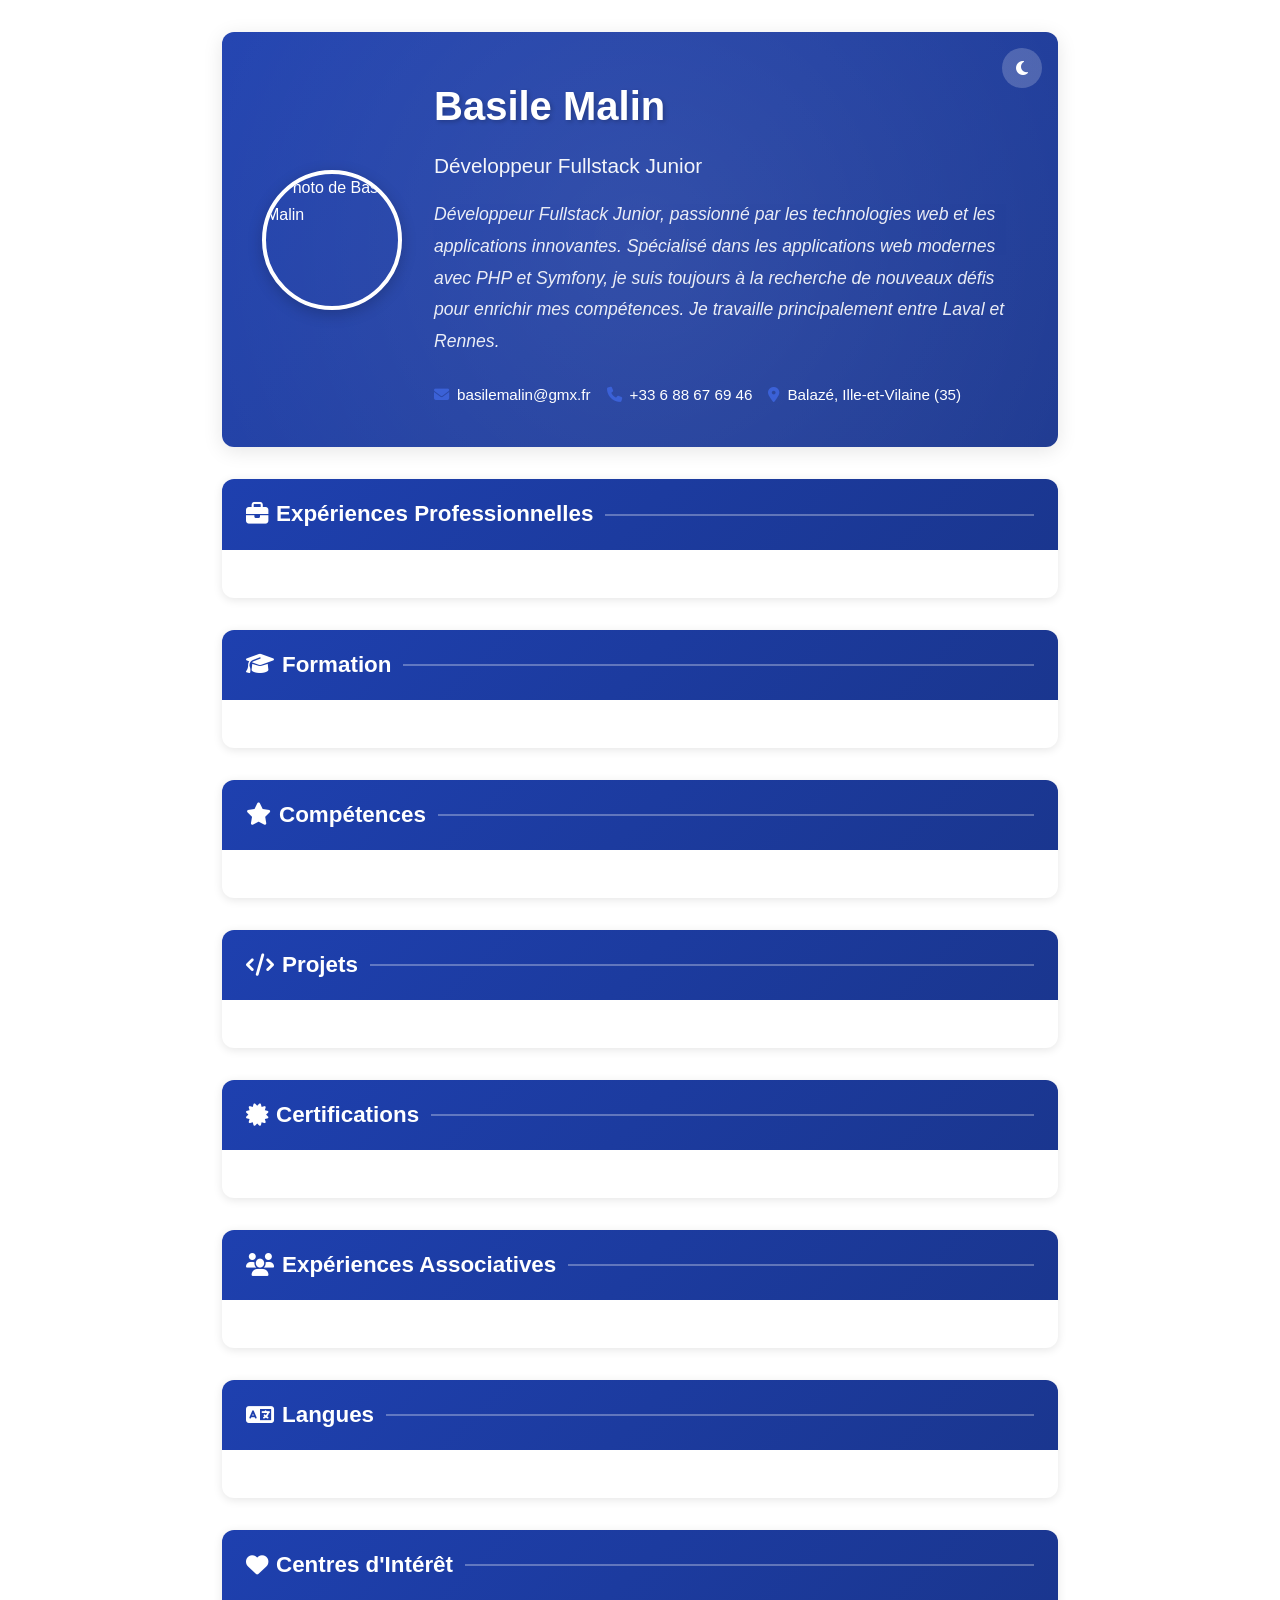
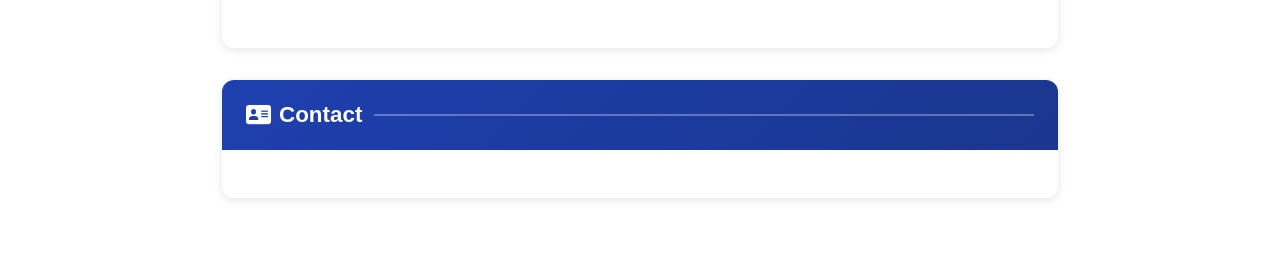
==== basile-cv/index.html @ 69c36c52 "cv basile malin 2026" ====
<!DOCTYPE html>
<html lang="fr">
<head>
  <meta charset="UTF-8">
  <meta name="viewport" content="width=device-width, initial-scale=1.0">
  <title>CV - Basile Malin</title>
  <link rel="stylesheet" href="style.css">
  <link rel="icon" href="data:,">
  <link rel="stylesheet" href="https://cdnjs.cloudflare.com/ajax/libs/font-awesome/6.4.0/css/all.min.css">
</head>
<body>
  <div class="container">
    <!-- En-tête -->
    <header class="cv-header">
      <button id="theme-toggle" aria-label="Changer de thème" class="theme-toggle-btn">
        <i class="fas fa-moon"></i>
      </button>
      
      <div class="header-content">
        <div class="photo-container">
          <img src="2026-04-19-175126.jpg" alt="Photo de Basile Malin" class="profile-pic">
        </div>
        
        <div class="header-text">
          <h1 class="cv-name">Basile Malin</h1>
          <p class="cv-job-title">Développeur Fullstack Junior</p>
          <p class="cv-summary">Développeur Fullstack Junior, passionné par les technologies web et les applications innovantes. Spécialisé dans les applications web modernes avec PHP et Symfony, je suis toujours à la recherche de nouveaux défis pour enrichir mes compétences. Je travaille principalement entre Laval et Rennes.</p>
          
          <div class="contact-preview">
            <span class="contact-item"><i class="fas fa-envelope"></i> basilemalin@gmx.fr</span>
            <span class="contact-item"><i class="fas fa-phone"></i> +33 6 88 67 69 46</span>
            <span class="contact-item"><i class="fas fa-map-marker-alt"></i> Balazé, Ille-et-Vilaine (35)</span>
          </div>
        </div>
      </div>
    </header>

    <!-- Section Expérience -->
    <section id="experiences" class="cv-section">
      <div class="section-header">
        <h2><i class="fas fa-briefcase"></i> Expériences Professionnelles</h2>
        <div class="section-line"></div>
      </div>
      <div id="experiences-list" class="section-content"></div>
    </section>

    <!-- Section Formation -->
    <section id="formation" class="cv-section">
      <div class="section-header">
        <h2><i class="fas fa-graduation-cap"></i> Formation</h2>
        <div class="section-line"></div>
      </div>
      <div id="formation-list" class="section-content"></div>
    </section>

    <!-- Section Compétences -->
    <section id="competences" class="cv-section">
      <div class="section-header">
        <h2><i class="fas fa-star"></i> Compétences</h2>
        <div class="section-line"></div>
      </div>
      <div id="competences-list" class="section-content"></div>
    </section>

    <!-- Section Projets -->
    <section id="projets" class="cv-section">
      <div class="section-header">
        <h2><i class="fas fa-code"></i> Projets</h2>
        <div class="section-line"></div>
      </div>
      <div id="projets-list" class="section-content"></div>
    </section>

    <!-- Section Certifications -->
    <section id="certifications" class="cv-section">
      <div class="section-header">
        <h2><i class="fas fa-certificate"></i> Certifications</h2>
        <div class="section-line"></div>
      </div>
      <div id="certifications-list" class="section-content"></div>
    </section>

    <!-- Section Associations -->
    <section id="associations" class="cv-section">
      <div class="section-header">
        <h2><i class="fas fa-users"></i> Expériences Associatives</h2>
        <div class="section-line"></div>
      </div>
      <div id="associations-list" class="section-content"></div>
    </section>

    <!-- Section Langues -->
    <section id="langues" class="cv-section">
      <div class="section-header">
        <h2><i class="fas fa-language"></i> Langues</h2>
        <div class="section-line"></div>
      </div>
      <div id="langues-list" class="section-content"></div>
    </section>

    <!-- Section Centres d'intérêt -->
    <section id="centres-interet" class="cv-section">
      <div class="section-header">
        <h2><i class="fas fa-heart"></i> Centres d'Intérêt</h2>
        <div class="section-line"></div>
      </div>
      <div id="centres-interet-list" class="section-content"></div>
    </section>

    <!-- Section Contact complète -->
    <section id="contact" class="cv-section">
      <div class="section-header">
        <h2><i class="fas fa-address-card"></i> Contact</h2>
        <div class="section-line"></div>
      </div>
      <div id="contact-list" class="section-content"></div>
    </section>
  </div>

  <script src="script.js"></script>
</body>
</html>
---- basile-cv/style.css ----
/* ===== Variables CSS ===== */
:root {
  --primary-color: #1e40af;
  --primary-dark: #1a368f;
  --primary-light: #3b61d7;
  --bg-color: #ffffff;
  --text-color: #333333;
  --text-light: #666666;
  --secondary-color: #f8f9fa;
  --accent-color: var(--primary-color);
  --border-color: #e0e0e0;
  --shadow-color: rgba(0, 0, 0, 0.1);
  --section-bg: #ffffff;
  --card-bg: #ffffff;
}

.dark {
  --bg-color: #121212;
  --text-color: #f0f0f0;
  --text-light: #cccccc;
  --secondary-color: #1e1e1e;
  --border-color: #333333;
  --shadow-color: rgba(0, 0, 0, 0.3);
  --section-bg: #1e1e1e;
  --card-bg: #2a2a2a;
}

/* ===== Reset et Base ===== */
* {
  margin: 0;
  padding: 0;
  box-sizing: border-box;
}

html {
  scroll-behavior: smooth;
}

body {
  font-family: 'Segoe UI', Tahoma, Geneva, Verdana, sans-serif;
  line-height: 1.7;
  color: var(--text-color);
  background-color: var(--bg-color);
  margin: 0;
  padding: 0;
  transition: background-color 0.3s, color 0.3s;
}

/* ===== Container ===== */
.container {
  max-width: 900px;
  margin: 0 auto;
  padding: 2rem;
}

/* ===== En-tête ===== */
.cv-header {
  background: linear-gradient(135deg, var(--primary-color), var(--primary-dark));
  color: white;
  padding: 2.5rem;
  margin-bottom: 2rem;
  border-radius: 12px;
  box-shadow: 0 4px 20px var(--shadow-color);
  position: relative;
  overflow: hidden;
}

.cv-header::before {
  content: '';
  position: absolute;
  top: -50%;
  right: -50%;
  width: 200%;
  height: 200%;
  background: radial-gradient(circle, rgba(255,255,255,0.1) 0%, transparent 70%);
  animation: rotate 20s linear infinite;
}

@keyframes rotate {
  from { transform: rotate(0deg); }
  to { transform: rotate(360deg); }
}

.theme-toggle-btn {
  position: absolute;
  top: 1rem;
  right: 1rem;
  background: rgba(255, 255, 255, 0.2);
  border: none;
  color: white;
  width: 40px;
  height: 40px;
  border-radius: 50%;
  cursor: pointer;
  font-size: 1rem;
  display: flex;
  align-items: center;
  justify-content: center;
  transition: all 0.3s;
  z-index: 10;
}

.theme-toggle-btn:hover {
  background: rgba(255, 255, 255, 0.3);
  transform: scale(1.1);
}

.header-content {
  display: flex;
  align-items: center;
  gap: 2rem;
  position: relative;
  z-index: 1;
}

.photo-container {
  width: 140px;
  height: 140px;
  border-radius: 50%;
  overflow: hidden;
  border: 4px solid white;
  box-shadow: 0 4px 15px rgba(0, 0, 0, 0.2);
  flex-shrink: 0;
}

.profile-pic {
  width: 100%;
  height: 100%;
  object-fit: cover;
  transition: transform 0.3s;
}

.profile-pic:hover {
  transform: scale(1.05);
}

.profile-placeholder {
  width: 100%;
  height: 100%;
  background: var(--primary-light);
  display: flex;
  align-items: center;
  justify-content: center;
  font-size: 3rem;
  color: white;
}

.header-text {
  flex: 1;
}

.cv-name {
  font-size: 2.5rem;
  font-weight: 700;
  margin-bottom: 0.5rem;
  text-shadow: 2px 2px 4px rgba(0, 0, 0, 0.2);
}

.cv-job-title {
  font-size: 1.3rem;
  font-weight: 500;
  margin-bottom: 1rem;
  opacity: 0.95;
}

.cv-summary {
  font-size: 1.1rem;
  font-style: italic;
  margin-bottom: 1.5rem;
  opacity: 0.9;
  line-height: 1.8;
}

.contact-preview {
  display: flex;
  flex-wrap: wrap;
  gap: 1rem;
  font-size: 0.95rem;
}

.contact-item {
  display: flex;
  align-items: center;
  gap: 0.5rem;
}

.contact-item i {
  color: var(--primary-light);
}

/* ===== Sections ===== */
.cv-section {
  margin-bottom: 2rem;
  background-color: var(--section-bg);
  border-radius: 12px;
  box-shadow: 0 2px 10px var(--shadow-color);
  overflow: hidden;
  transition: all 0.3s;
}

.cv-section:hover {
  box-shadow: 0 4px 20px var(--shadow-color);
}

.section-header {
  background: linear-gradient(135deg, var(--primary-color), var(--primary-dark));
  color: white;
  padding: 1rem 1.5rem;
  display: flex;
  align-items: center;
  gap: 0.75rem;
}

.section-header h2 {
  font-size: 1.4rem;
  font-weight: 600;
  display: flex;
  align-items: center;
  gap: 0.5rem;
}

.section-line {
  flex: 1;
  height: 2px;
  background: rgba(255, 255, 255, 0.3);
}

.section-content {
  padding: 1.5rem;
}

/* ===== Expériences ===== */
.experience {
  margin-bottom: 1.5rem;
  padding-bottom: 1.5rem;
  border-bottom: 1px solid var(--border-color);
}

.experience:last-child {
  margin-bottom: 0;
  padding-bottom: 0;
  border-bottom: none;
}

.experience-header {
  display: flex;
  justify-content: space-between;
  align-items: flex-start;
  margin-bottom: 0.75rem;
}

.experience-title {
  font-size: 1.2rem;
  font-weight: 600;
  color: var(--primary-color);
}

.experience-company {
  font-weight: 500;
  color: var(--text-color);
}

.experience-date {
  font-size: 0.9rem;
  color: var(--text-light);
  text-align: right;
  white-space: nowrap;
}

.experience-location {
  font-size: 0.9rem;
  color: var(--text-light);
  display: flex;
  align-items: center;
  gap: 0.5rem;
  margin-bottom: 0.75rem;
}

.experience-description {
  margin-bottom: 0.75rem;
  line-height: 1.7;
}

.experience-details {
  margin-top: 0.75rem;
}

.experience-detail-title {
  font-weight: 600;
  margin-bottom: 0.5rem;
  color: var(--primary-color);
  font-size: 0.95rem;
}

.experience-detail-list {
  list-style: none;
  padding-left: 0;
}

.experience-detail-list li {
  padding-left: 1.25rem;
  position: relative;
  margin-bottom: 0.5rem;
  font-size: 0.95rem;
}

.experience-detail-list li::before {
  content: '•';
  position: absolute;
  left: 0;
  color: var(--primary-color);
  font-weight: bold;
}

.experience-technos {
  display: flex;
  flex-wrap: wrap;
  gap: 0.5rem;
  margin-top: 0.75rem;
}

.tech-tag {
  background: var(--primary-light);
  color: white;
  padding: 0.25rem 0.75rem;
  border-radius: 20px;
  font-size: 0.85rem;
  display: flex;
  align-items: center;
  gap: 0.25rem;
}

/* ===== Formation ===== */
.formation-item {
  margin-bottom: 1.5rem;
  padding-bottom: 1.5rem;
  border-bottom: 1px solid var(--border-color);
}

.formation-item:last-child {
  margin-bottom: 0;
  padding-bottom: 0;
  border-bottom: none;
}

.formation-header {
  display: flex;
  justify-content: space-between;
  align-items: flex-start;
  margin-bottom: 0.5rem;
}

.formation-degree {
  font-size: 1.15rem;
  font-weight: 600;
  color: var(--primary-color);
}

.formation-school {
  font-weight: 500;
}

.formation-date {
  font-size: 0.9rem;
  color: var(--text-light);
  text-align: right;
  white-space: nowrap;
}

.formation-location {
  font-size: 0.9rem;
  color: var(--text-light);
  display: flex;
  align-items: center;
  gap: 0.5rem;
  margin-bottom: 0.5rem;
}

.formation-description {
  margin-bottom: 0.75rem;
  line-height: 1.7;
}

.formation-mention {
  margin-bottom: 0.75rem;
  font-size: 0.9rem;
}

.formation-mention span {
  margin-right: 1rem;
  color: var(--text-light);
}

.formation-courses {
  margin-top: 0.75rem;
}

.formation-courses-list {
  display: flex;
  flex-wrap: wrap;
  gap: 0.5rem;
}

.course-tag {
  background: var(--secondary-color);
  color: var(--text-color);
  padding: 0.25rem 0.75rem;
  border-radius: 20px;
  font-size: 0.85rem;
}

.formation-link {
  margin-top: 0.75rem;
}

.formation-link a {
  color: var(--primary-color);
  text-decoration: none;
  display: flex;
  align-items: center;
  gap: 0.5rem;
}

.formation-link a:hover {
  text-decoration: underline;
}

/* ===== Compétences ===== */
.competence-category {
  margin-bottom: 1.5rem;
}

.competence-category:last-child {
  margin-bottom: 0;
}

.competence-category-title {
  font-size: 1.1rem;
  font-weight: 600;
  color: var(--primary-color);
  margin-bottom: 0.75rem;
  display: flex;
  align-items: center;
  gap: 0.5rem;
}

.competence-grid {
  display: grid;
  grid-template-columns: repeat(auto-fill, minmax(250px, 1fr));
  gap: 1rem;
}

.competence-item {
  background: var(--card-bg);
  padding: 1rem;
  border-radius: 8px;
  border: 1px solid var(--border-color);
  transition: all 0.3s;
}

.competence-item:hover {
  border-color: var(--primary-color);
  box-shadow: 0 2px 8px rgba(0, 0, 0, 0.1);
}

.competence-header {
  display: flex;
  justify-content: space-between;
  align-items: center;
  margin-bottom: 0.5rem;
}

.competence-name {
  font-weight: 600;
  color: var(--text-color);
  display: flex;
  align-items: center;
  gap: 0.5rem;
}

.competence-level {
  font-size: 0.8rem;
  color: var(--primary-color);
  font-weight: 500;
}

.competence-keywords {
  display: flex;
  flex-wrap: wrap;
  gap: 0.5rem;
  margin-top: 0.5rem;
}

.keyword-tag {
  background: var(--secondary-color);
  color: var(--text-light);
  padding: 0.2rem 0.5rem;
  border-radius: 4px;
  font-size: 0.75rem;
}

/* ===== Projets ===== */
.projet {
  margin-bottom: 1.5rem;
  padding-bottom: 1.5rem;
  border-bottom: 1px solid var(--border-color);
}

.projet:last-child {
  margin-bottom: 0;
  padding-bottom: 0;
  border-bottom: none;
}

.projet-header {
  display: flex;
  justify-content: space-between;
  align-items: flex-start;
  margin-bottom: 0.5rem;
}

.projet-name {
  font-size: 1.2rem;
  font-weight: 600;
  color: var(--primary-color);
}

.projet-date {
  font-size: 0.9rem;
  color: var(--text-light);
}

.projet-links {
  display: flex;
  gap: 0.75rem;
}

.projet-link {
  color: var(--primary-color);
  text-decoration: none;
  font-size: 0.9rem;
  transition: all 0.3s;
}

.projet-link:hover {
  color: var(--primary-dark);
  text-decoration: underline;
}

.projet-description {
  margin-bottom: 0.75rem;
  line-height: 1.7;
}

.projet-technos {
  display: flex;
  flex-wrap: wrap;
  gap: 0.5rem;
  margin-top: 0.75rem;
}

/* ===== Certifications ===== */
.certification {
  margin-bottom: 1rem;
  padding: 1rem;
  background: var(--card-bg);
  border-radius: 8px;
  border: 1px solid var(--border-color);
  display: flex;
  justify-content: space-between;
  align-items: center;
}

.certification-info {
  flex: 1;
}

.certification-name {
  font-weight: 600;
  color: var(--text-color);
  margin-bottom: 0.25rem;
}

.certification-organisme {
  font-size: 0.9rem;
  color: var(--text-light);
}

.certification-date {
  font-size: 0.9rem;
  color: var(--primary-color);
  white-space: nowrap;
  margin-left: 1rem;
}

.certification a {
  color: inherit;
  text-decoration: none;
}

/* ===== Associations ===== */
.association {
  margin-bottom: 1rem;
  padding: 1rem;
  background: var(--card-bg);
  border-radius: 8px;
  border: 1px solid var(--border-color);
}

.association-header {
  display: flex;
  justify-content: space-between;
  align-items: flex-start;
  margin-bottom: 0.5rem;
}

.association-name {
  font-weight: 600;
  color: var(--primary-color);
}

.association-date {
  font-size: 0.9rem;
  color: var(--text-light);
}

.association-description {
  margin-bottom: 0.5rem;
}

.association-logo {
  width: 24px;
  height: 24px;
  border-radius: 4px;
}

.association-link {
  color: var(--primary-color);
  text-decoration: none;
  display: flex;
  align-items: center;
  gap: 0.5rem;
  margin-top: 0.5rem;
}

/* ===== Langues ===== */
.langue-grid {
  display: grid;
  grid-template-columns: repeat(auto-fill, minmax(200px, 1fr));
  gap: 1rem;
}

.langue-item {
  background: var(--card-bg);
  padding: 1rem;
  border-radius: 8px;
  border: 1px solid var(--border-color);
  text-align: center;
}

.langue-name {
  font-weight: 600;
  color: var(--text-color);
  margin-bottom: 0.25rem;
}

.langue-level {
  font-size: 0.9rem;
  color: var(--primary-color);
}

/* ===== Centres d'intérêt ===== */
.interet-grid {
  display: grid;
  grid-template-columns: repeat(auto-fill, minmax(250px, 1fr));
  gap: 1rem;
}

.interet-category {
  background: var(--card-bg);
  padding: 1rem;
  border-radius: 8px;
  border: 1px solid var(--border-color);
}

.interet-category-title {
  font-weight: 600;
  color: var(--primary-color);
  margin-bottom: 0.5rem;
  display: flex;
  align-items: center;
  gap: 0.5rem;
}

.interet-elements {
  display: flex;
  flex-wrap: wrap;
  gap: 0.5rem;
}

.interet-element {
  background: var(--secondary-color);
  color: var(--text-color);
  padding: 0.25rem 0.75rem;
  border-radius: 20px;
  font-size: 0.85rem;
}

/* ===== Contact ===== */
.contact-grid {
  display: grid;
  grid-template-columns: repeat(auto-fit, minmax(250px, 1fr));
  gap: 1.5rem;
}

.contact-item-full {
  display: flex;
  align-items: center;
  gap: 0.75rem;
  padding: 1rem;
  background: var(--card-bg);
  border-radius: 8px;
  border: 1px solid var(--border-color);
  transition: all 0.3s;
}

.contact-item-full:hover {
  border-color: var(--primary-color);
}

.contact-item-full i {
  font-size: 1.2rem;
  color: var(--primary-color);
  min-width: 24px;
  text-align: center;
}

.contact-item-full span {
  font-size: 0.95rem;
}

.contact-item-full a {
  color: var(--text-color);
  text-decoration: none;
}

.contact-item-full a:hover {
  color: var(--primary-color);
}

/* ===== Responsive ===== */
@media (max-width: 768px) {
  .container {
    padding: 1rem;
  }

  .header-content {
    flex-direction: column;
    text-align: center;
  }

  .photo-container {
    width: 120px;
    height: 120px;
    margin-bottom: 1rem;
  }

  .cv-name {
    font-size: 2rem;
  }

  .cv-job-title {
    font-size: 1.1rem;
  }

  .cv-summary {
    font-size: 1rem;
  }

  .contact-preview {
    justify-content: center;
  }

  .experience-header {
    flex-direction: column;
    gap: 0.5rem;
  }

  .experience-date {
    text-align: left;
  }

  .formation-header {
    flex-direction: column;
    gap: 0.5rem;
  }

  .formation-date {
    text-align: left;
  }

  .projet-header {
    flex-direction: column;
    gap: 0.5rem;
  }

  .competence-grid {
    grid-template-columns: 1fr;
  }

  .langue-grid {
    grid-template-columns: 1fr;
  }

  .interet-grid {
    grid-template-columns: 1fr;
  }

  .contact-grid {
    grid-template-columns: 1fr;
  }
}

/* ===== Impression ===== */
@media print {
  body {
    padding: 0;
    background-color: white !important;
    color: black !important;
  }

  .dark {
    --bg-color: white;
    --text-color: black;
    --text-light: #666666;
    --secondary-color: #f0f0f0;
    --border-color: #cccccc;
    --section-bg: white;
    --card-bg: #f8f9fa;
  }

  #theme-toggle {
    display: none !important;
  }

  .cv-header {
    background: #1e40af !important;
    -webkit-print-color-adjust: exact;
    print-color-adjust: exact;
  }

  .section-header {
    background: #1e40af !important;
    -webkit-print-color-adjust: exact;
    print-color-adjust: exact;
  }

  .contact-item-full a::after {
    content: " (" attr(href) ")";
    font-size: 0.8em;
    color: #666;
  }

  .cv-section {
    break-inside: avoid;
    box-shadow: none;
  }

  .experience, .formation-item, .projet {
    break-inside: avoid;
  }
}
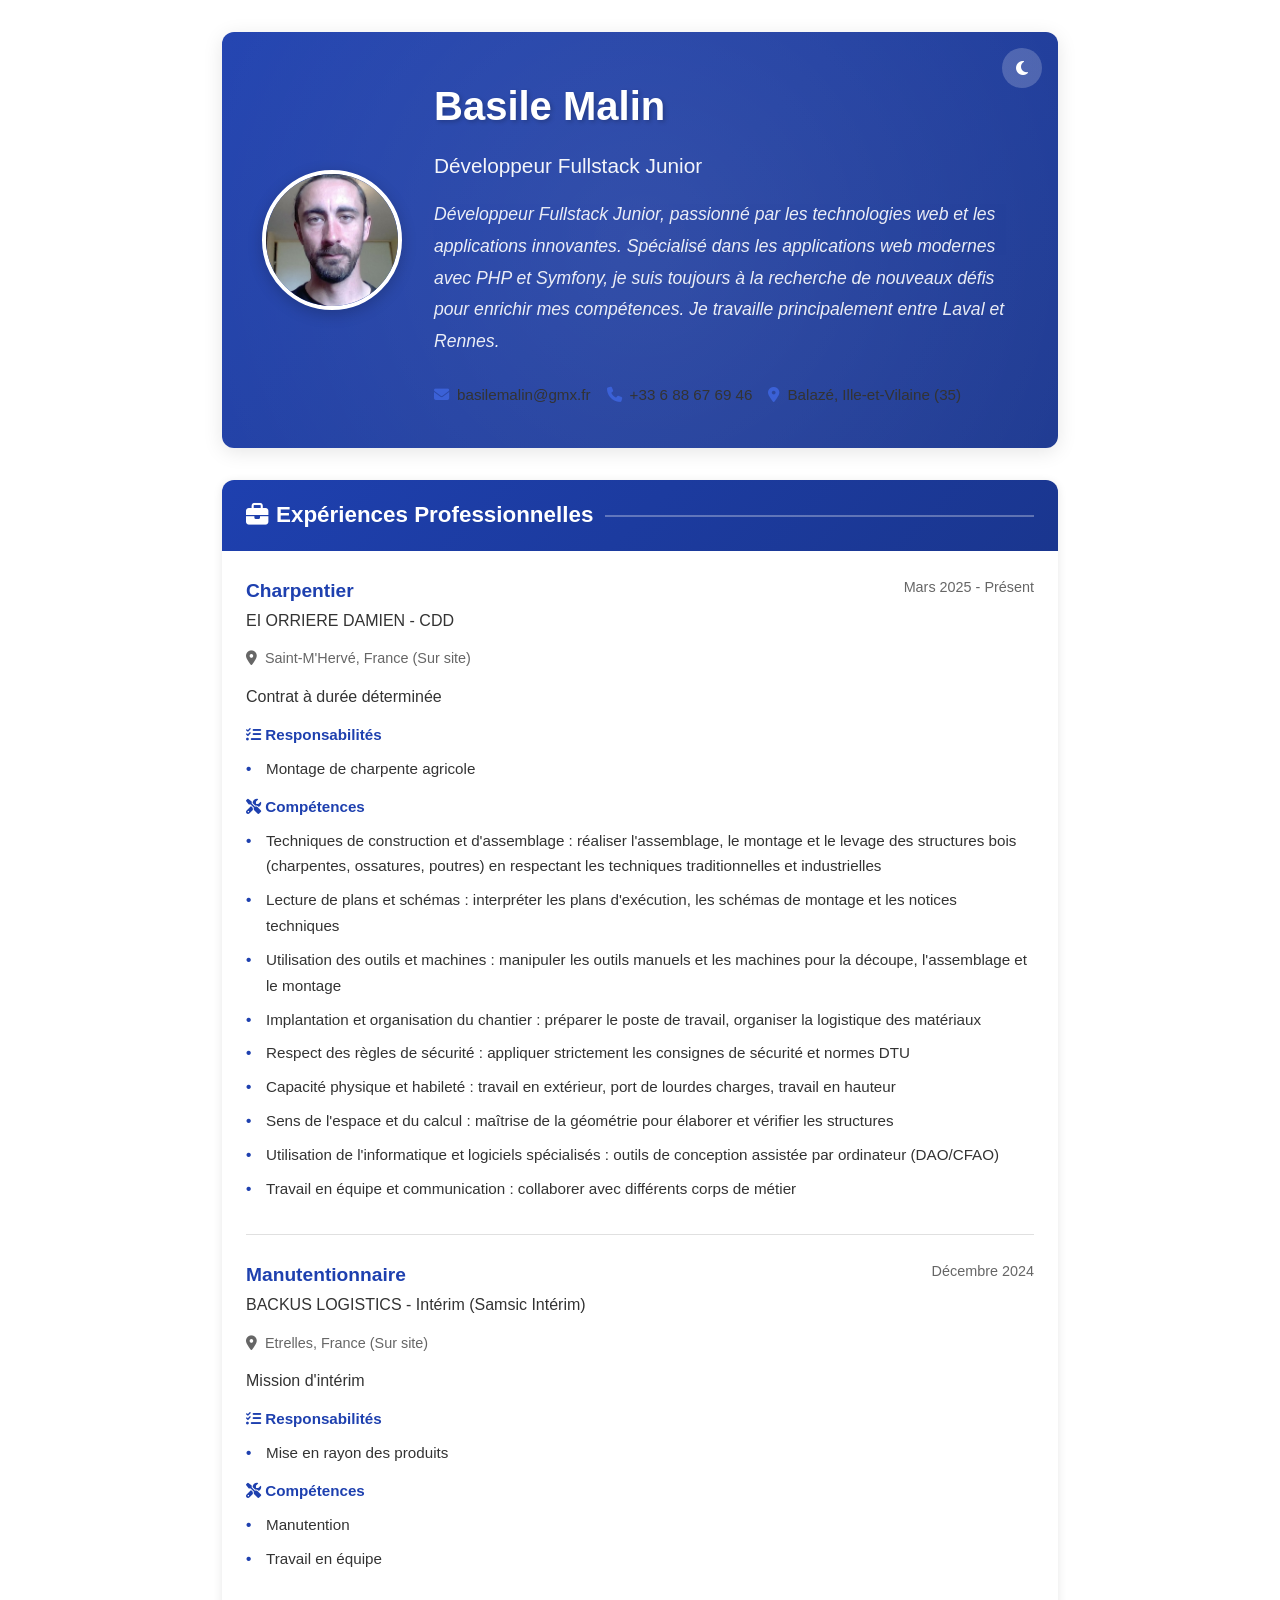
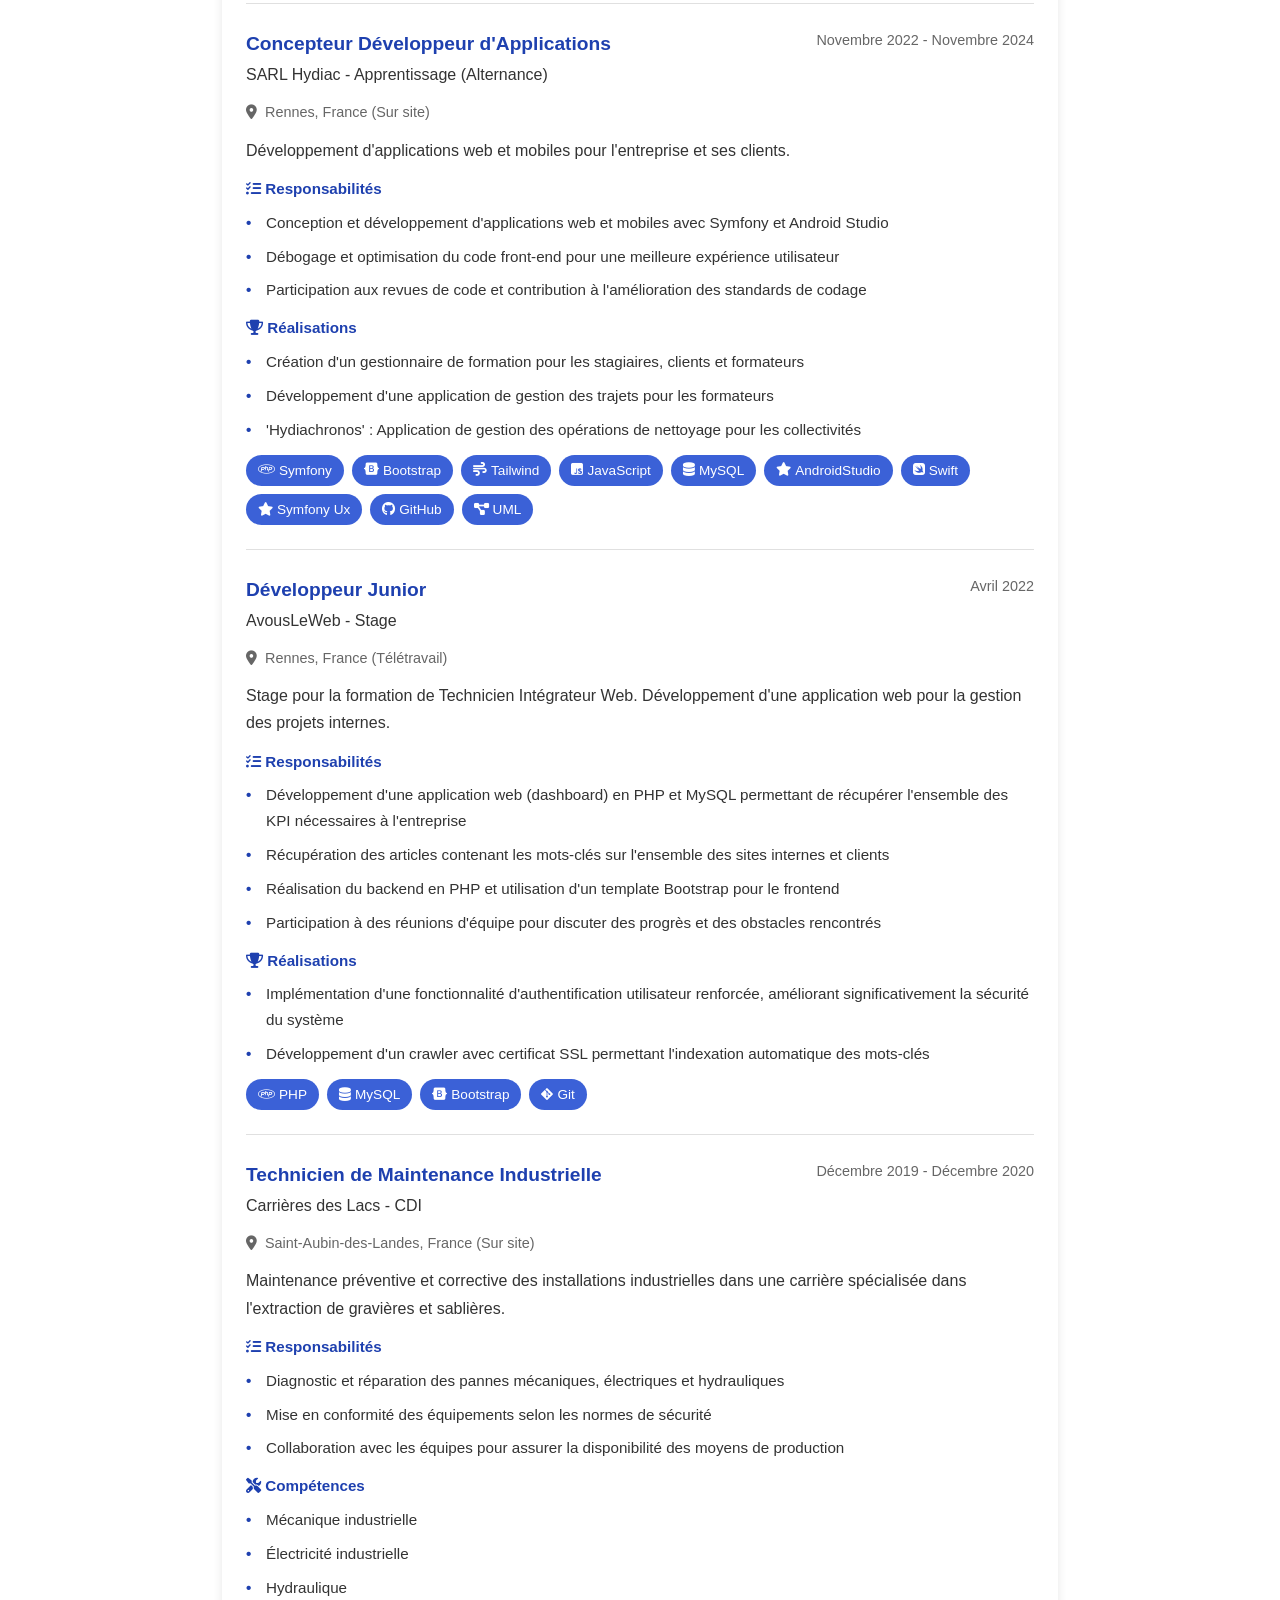
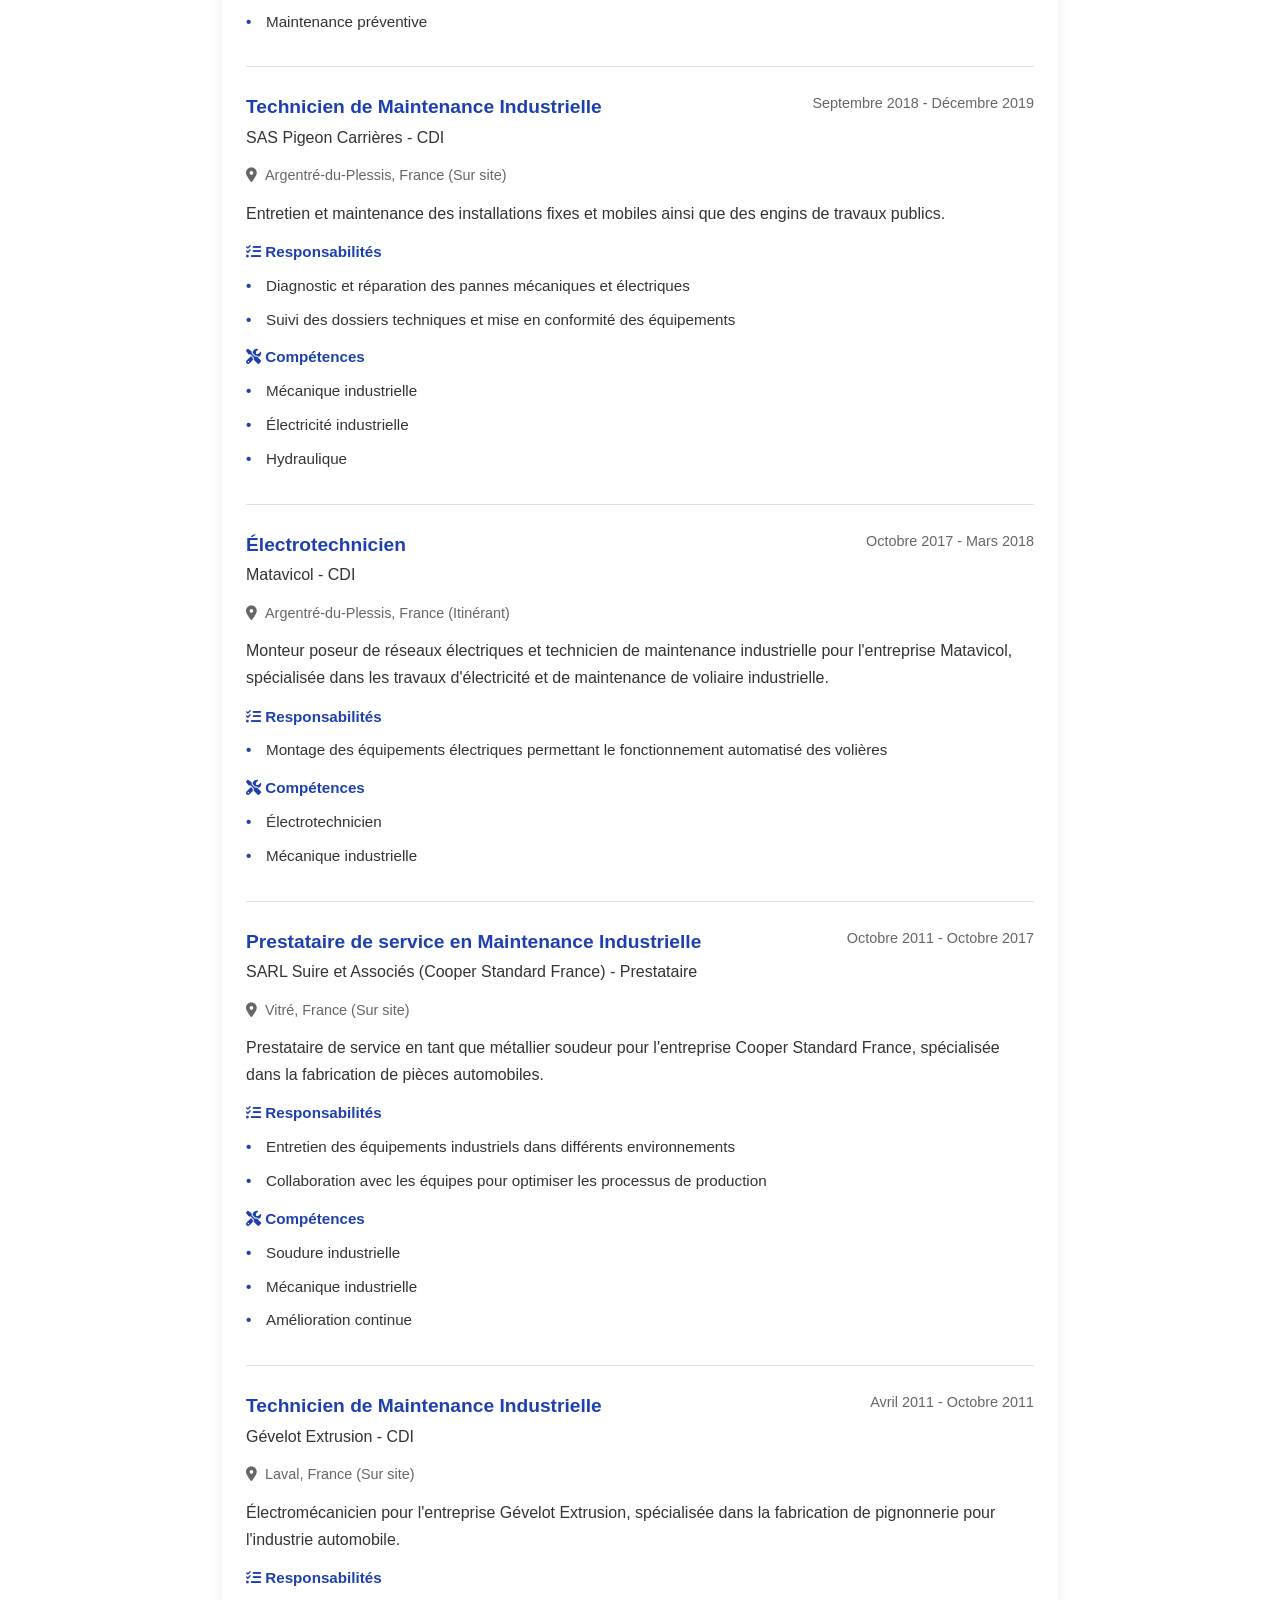
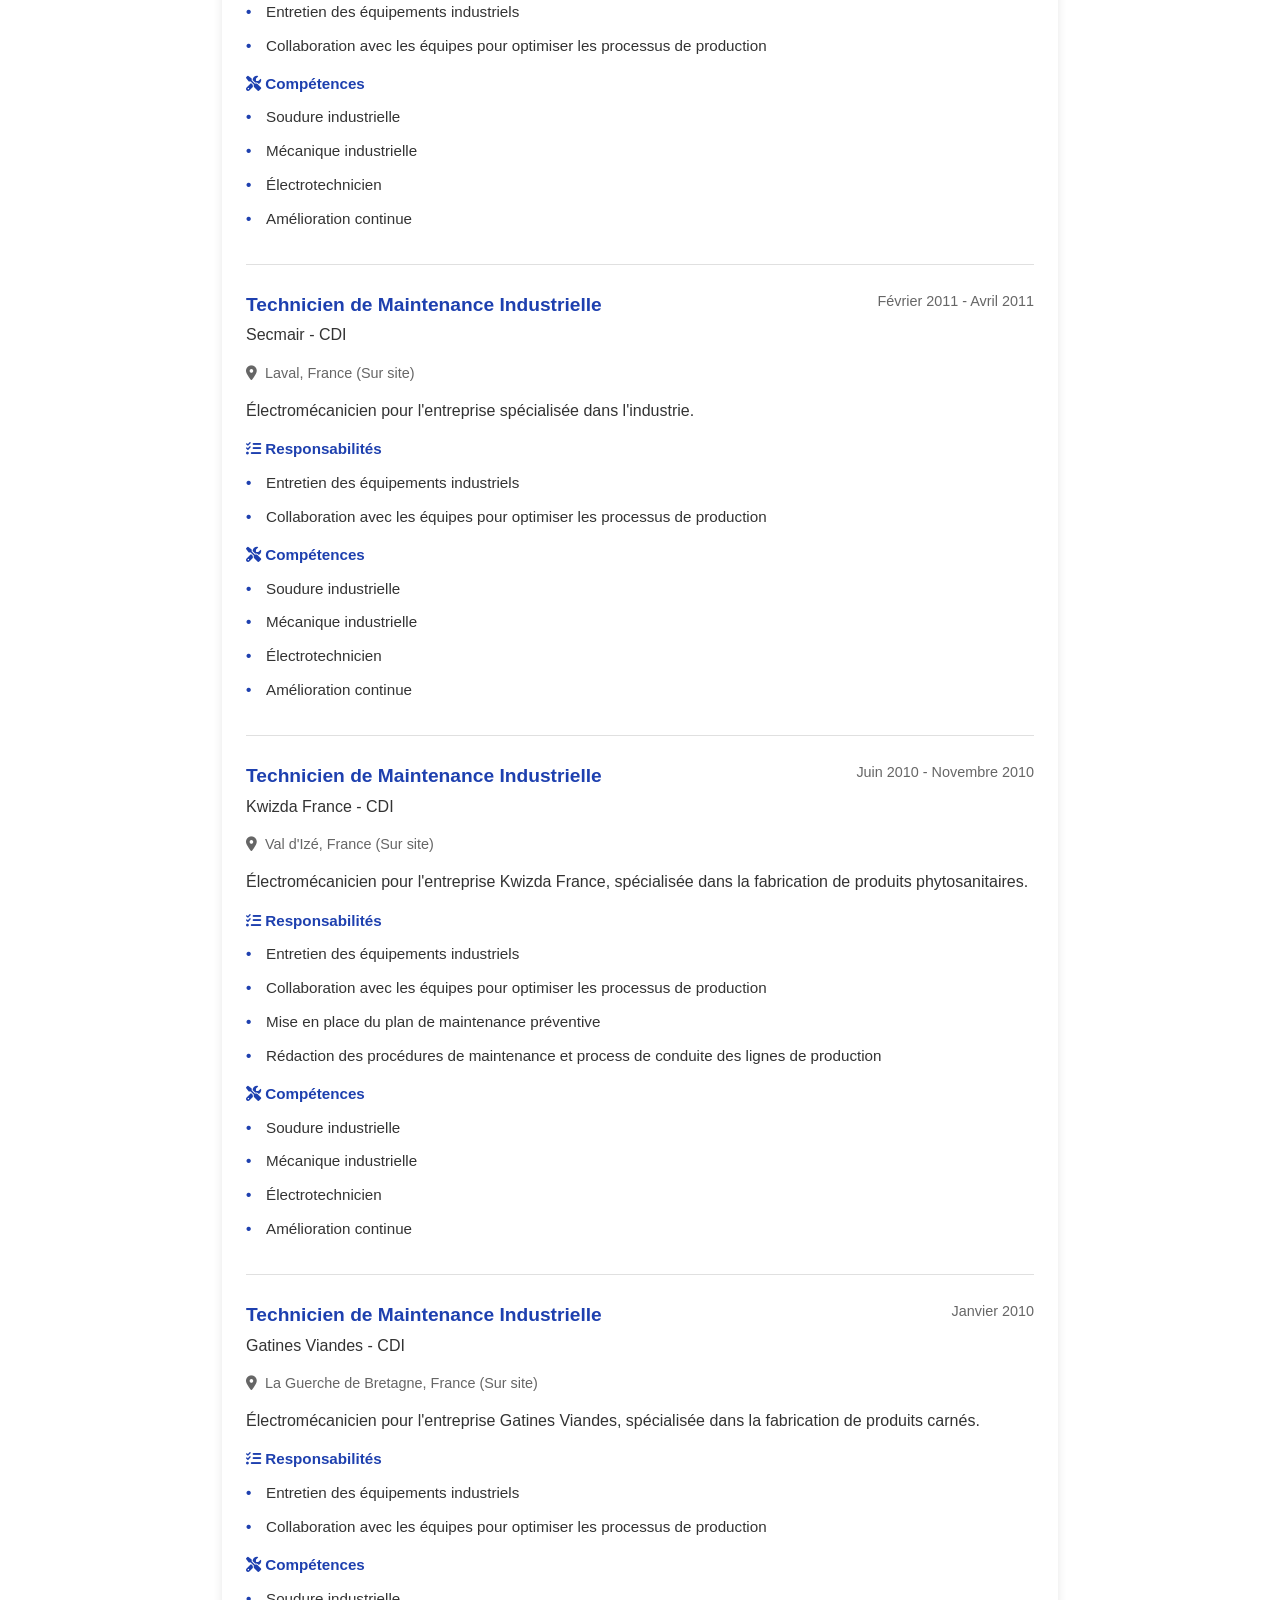
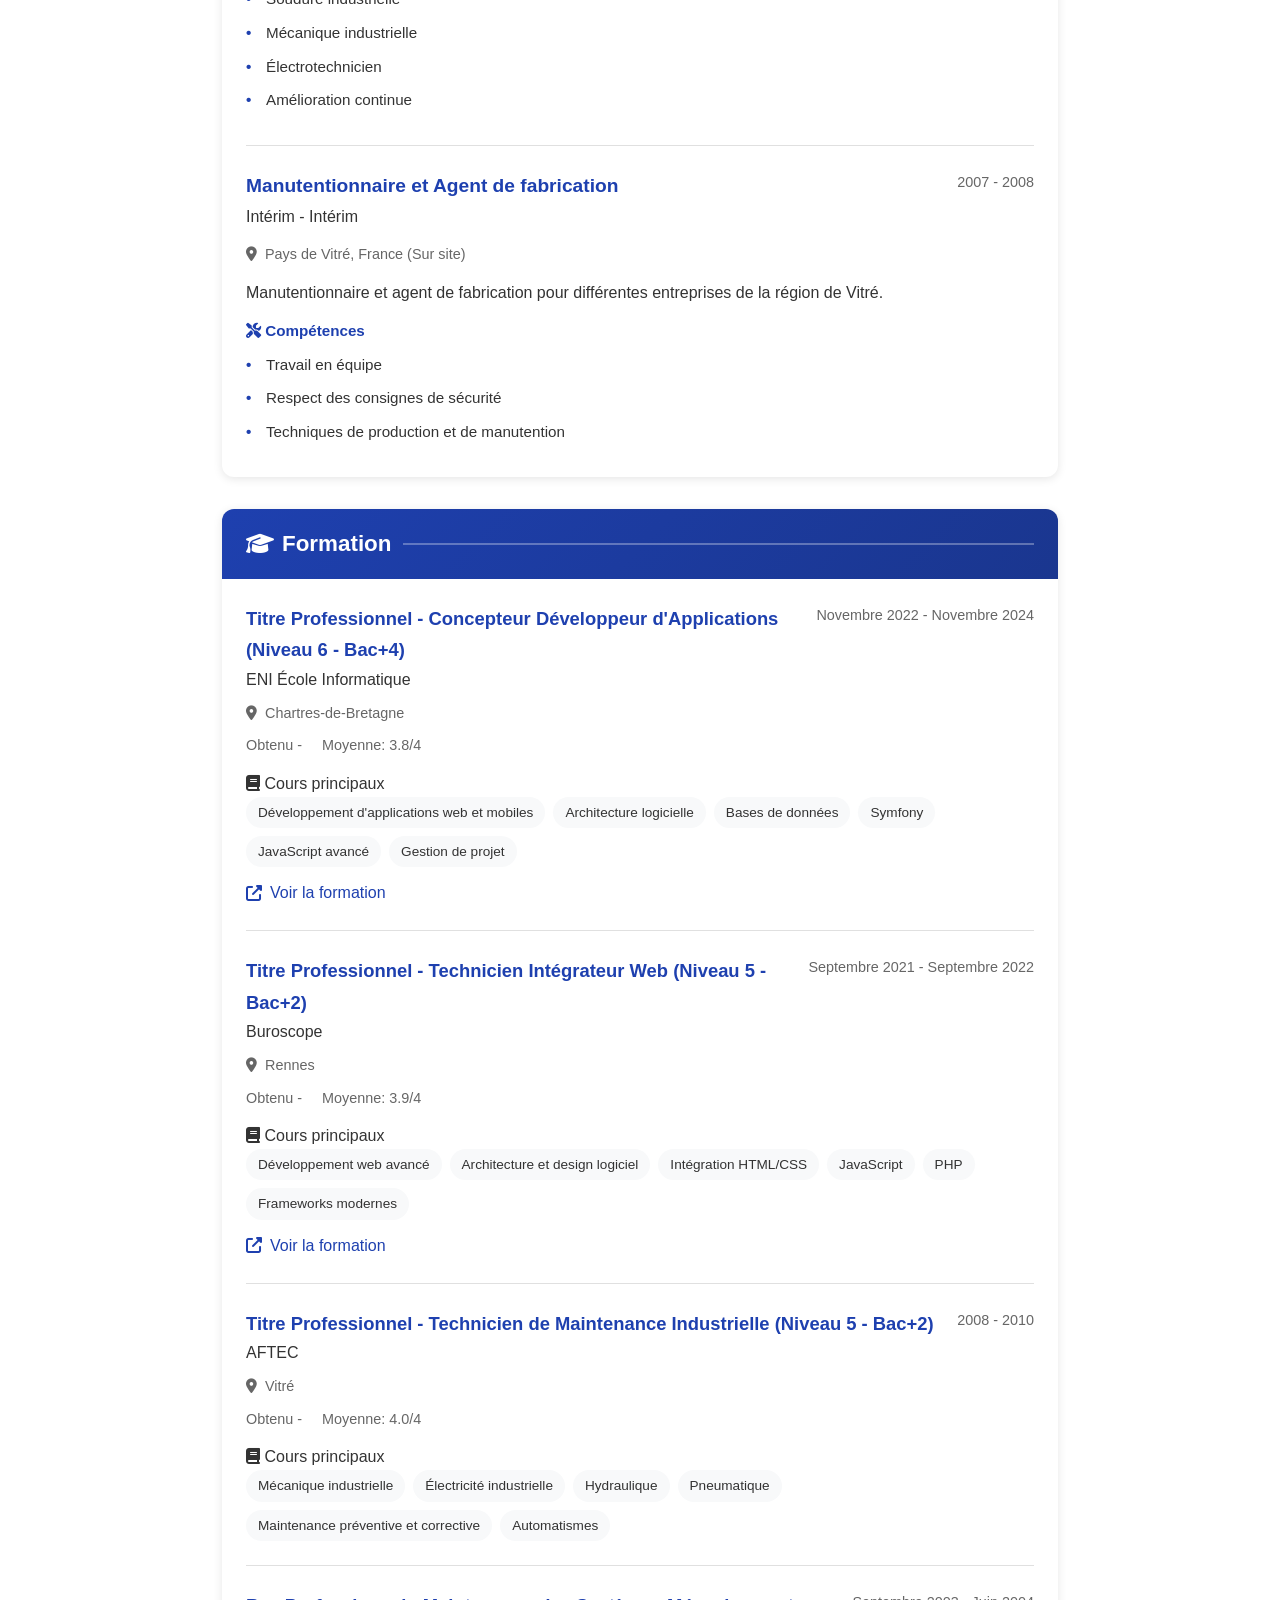
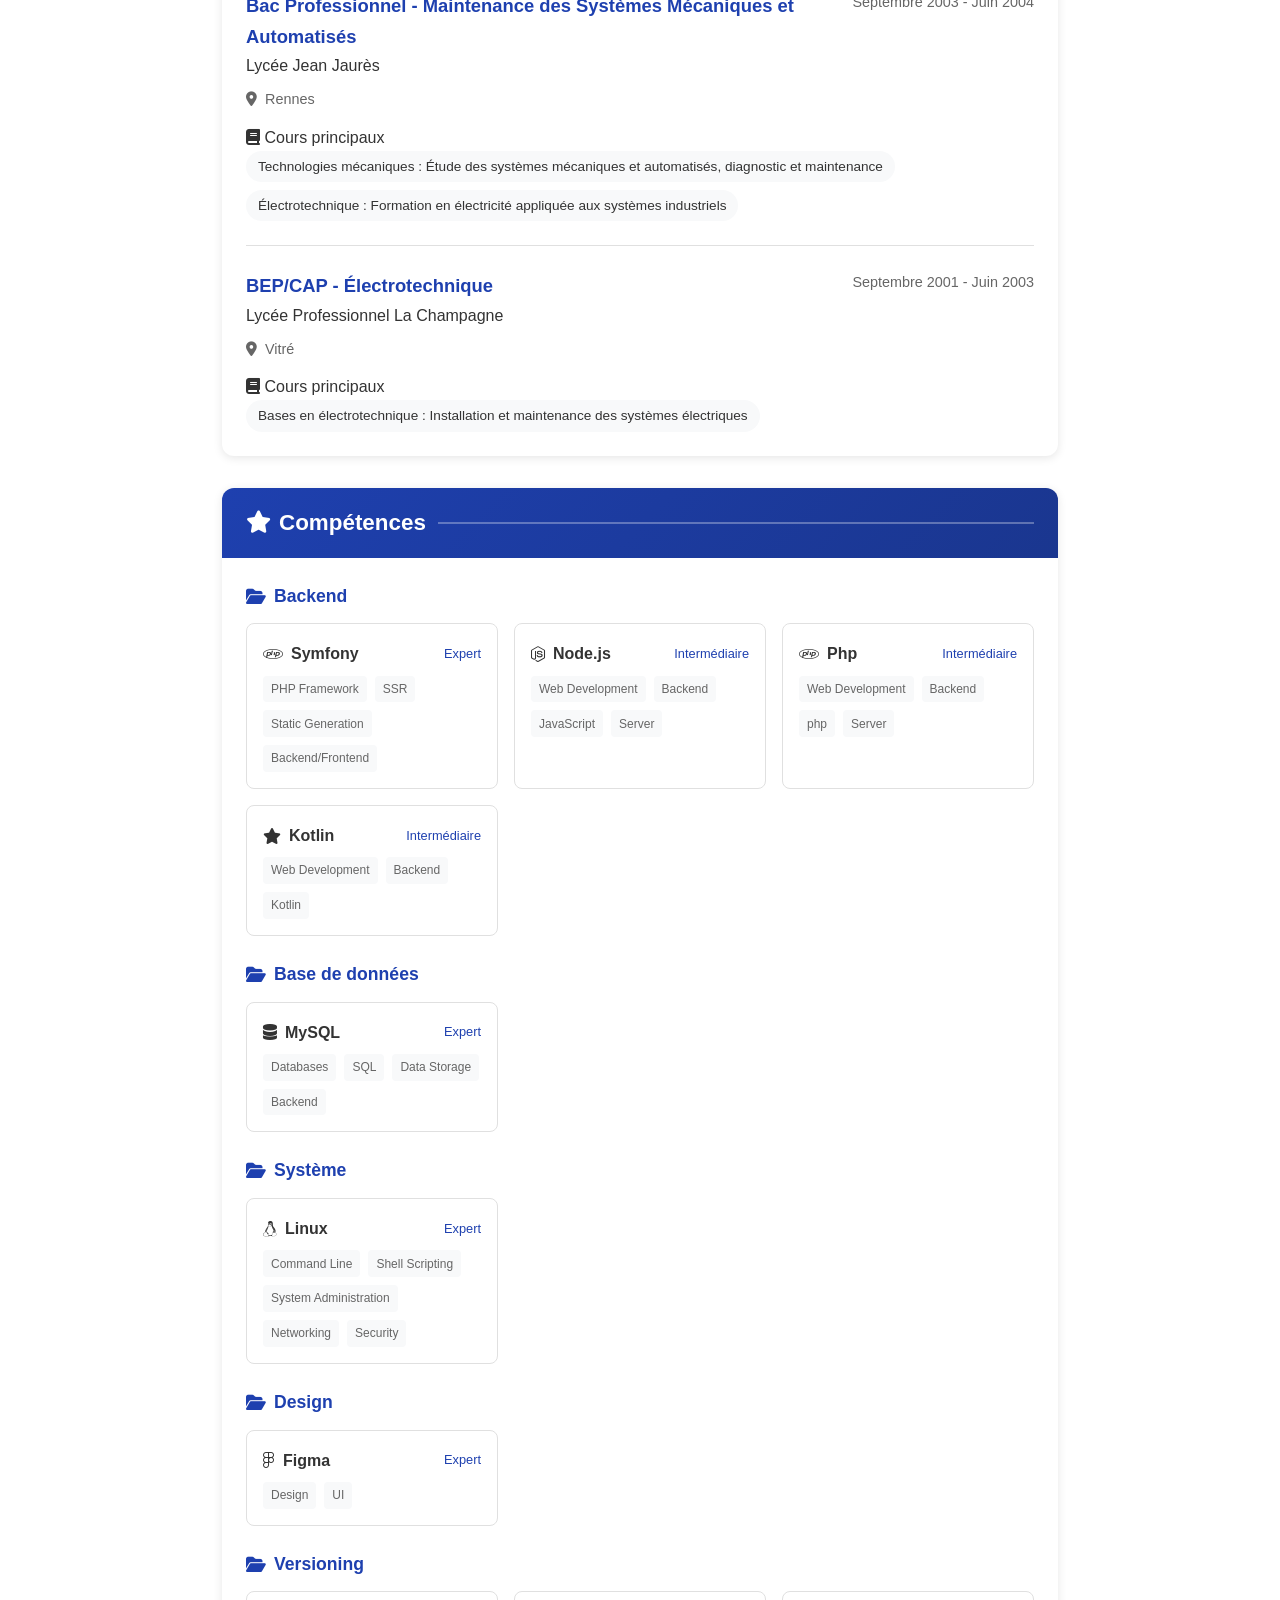
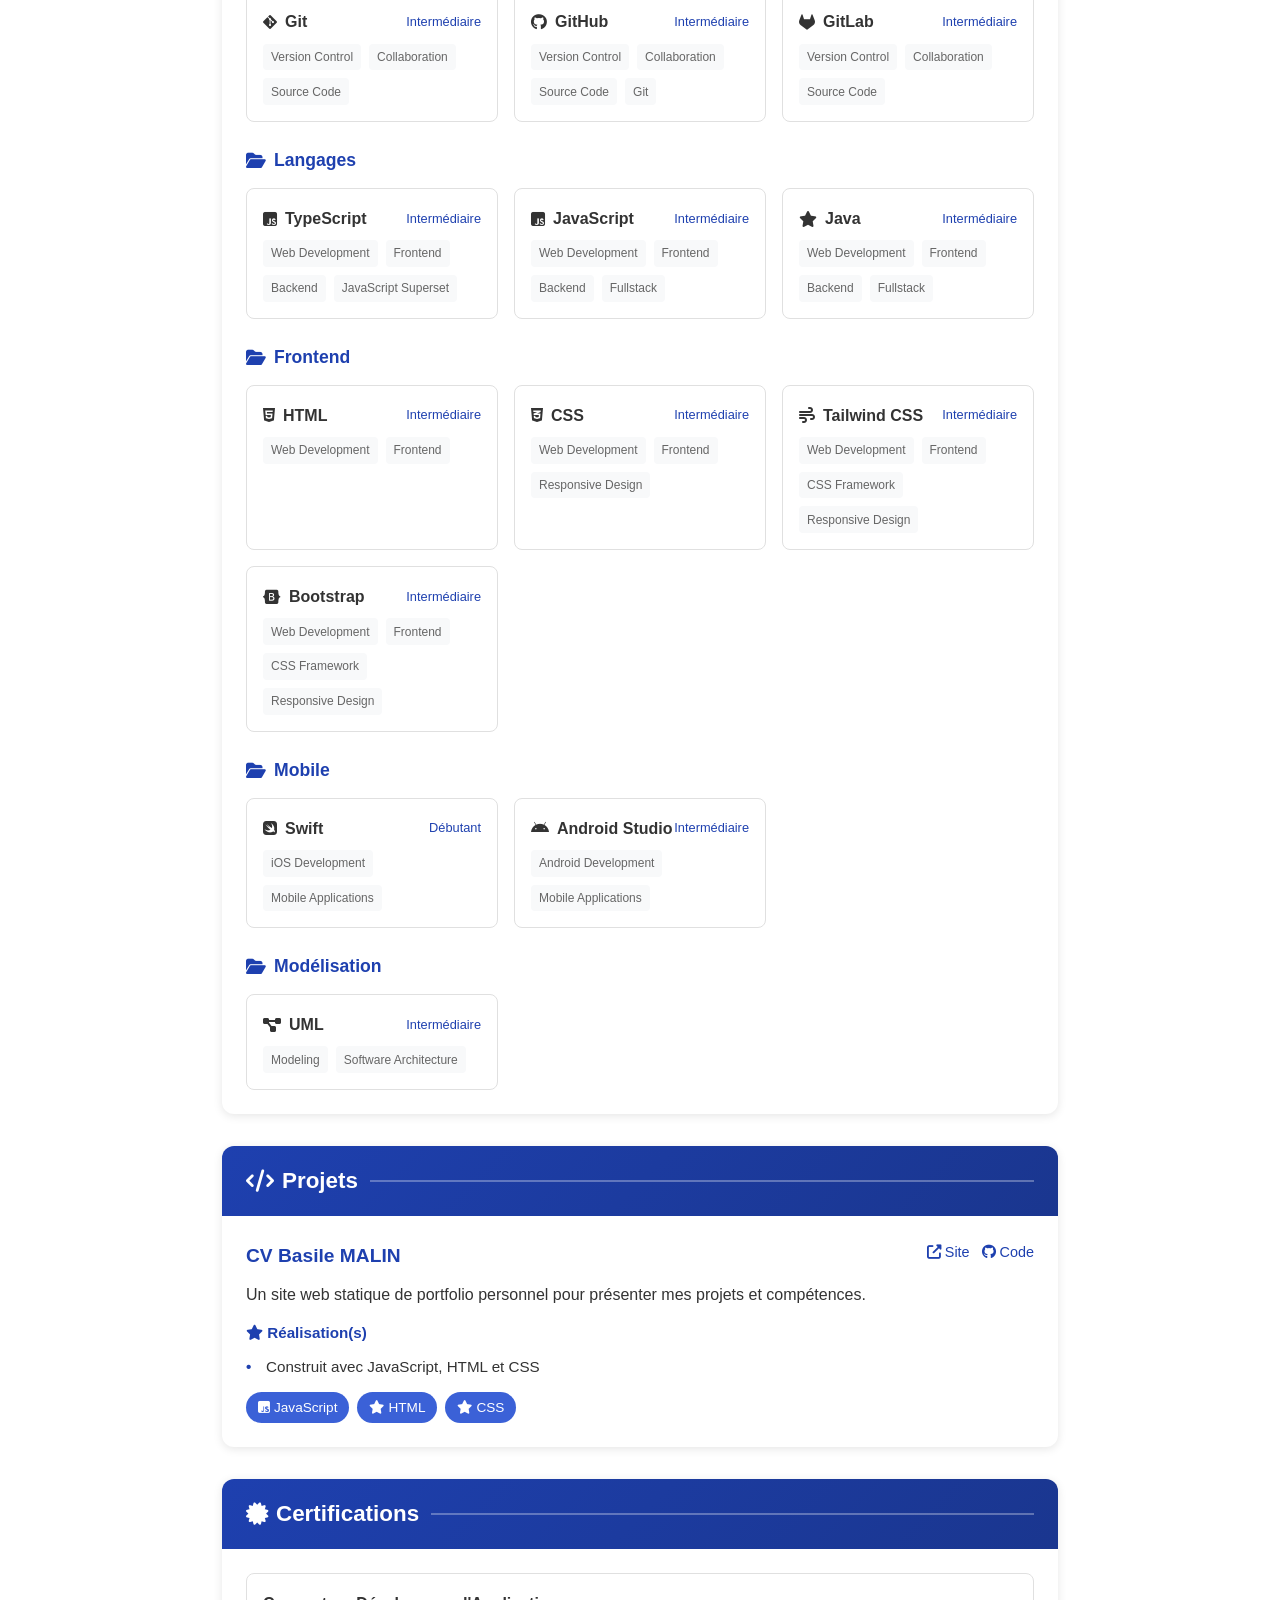
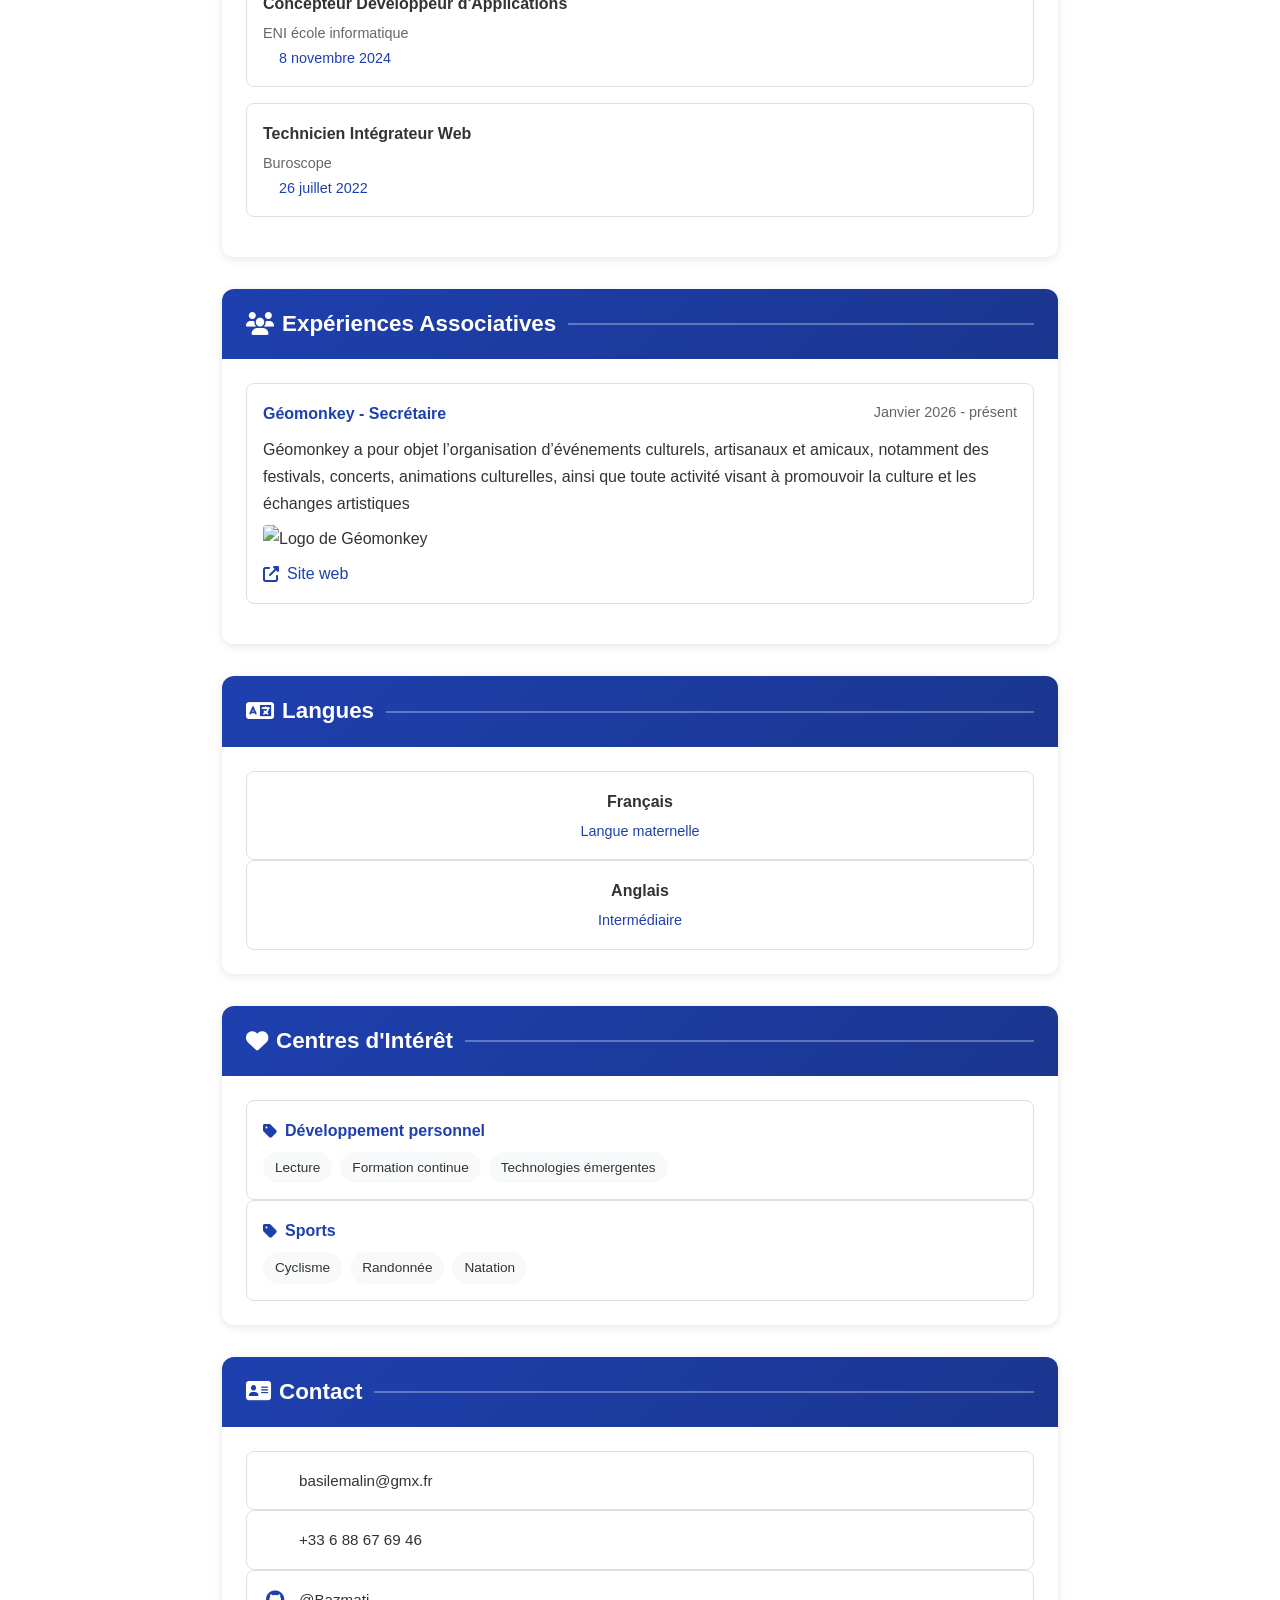
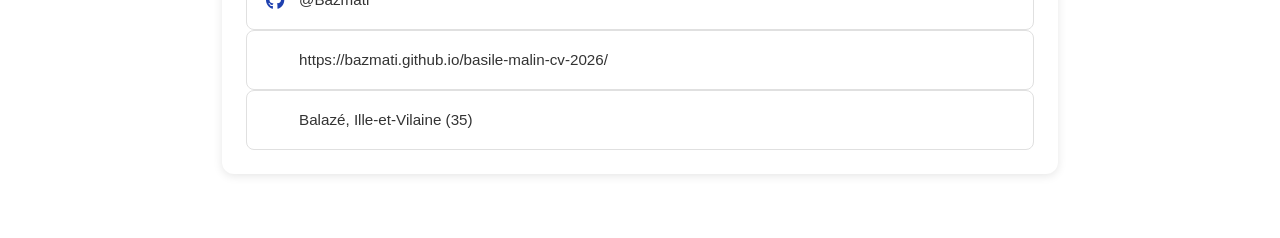
==== commit 53bbbe9a: "Update CV links, enhance contact details, and add README and LICENSE files" ====
--- a/basile-cv/index.html
+++ b/basile-cv/index.html
@@ -27,9 +27,9 @@
           <p class="cv-summary">Développeur Fullstack Junior, passionné par les technologies web et les applications innovantes. Spécialisé dans les applications web modernes avec PHP et Symfony, je suis toujours à la recherche de nouveaux défis pour enrichir mes compétences. Je travaille principalement entre Laval et Rennes.</p>
           
           <div class="contact-preview">
-            <span class="contact-item"><i class="fas fa-envelope"></i> basilemalin@gmx.fr</span>
-            <span class="contact-item"><i class="fas fa-phone"></i> +33 6 88 67 69 46</span>
-            <span class="contact-item"><i class="fas fa-map-marker-alt"></i> Balazé, Ille-et-Vilaine (35)</span>
+            <span class="contact-item"><i class="fas fa-envelope"></i> <a href="mailto:basilemalin@gmx.fr" class="contact-link">basilemalin@gmx.fr</a></span>
+            <span class="contact-item"><i class="fas fa-phone"></i> <a href="tel:+33688676946" class="contact-link">+33 6 88 67 69 46</a></span>
+            <span class="contact-item"><i class="fas fa-map-marker-alt"></i> <a href="https://www.google.com/maps/search/?api=1&query=Balazé,+Ille-et-Vilaine+(35)" class="contact-link" target="_blank">Balazé, Ille-et-Vilaine (35)</a></span>
           </div>
         </div>
       </div>
--- a/basile-cv/style.css
+++ b/basile-cv/style.css
@@ -188,6 +188,27 @@
   color: var(--primary-light);
 }
 
+/* ===== Liens cliquables ===== */
+.contact-link {
+  color: var(--text-color);
+  text-decoration: none;
+  transition: all 0.2s ease;
+  border-bottom: 1px solid transparent;
+}
+
+.contact-link:hover {
+  color: var(--primary-color);
+  border-bottom-color: var(--primary-color);
+}
+
+.contact-item-full a.contact-link {
+  color: var(--text-color);
+}
+
+.contact-item-full a.contact-link:hover {
+  color: var(--primary-color);
+}
+
 /* ===== Sections ===== */
 .cv-section {
   margin-bottom: 2rem;
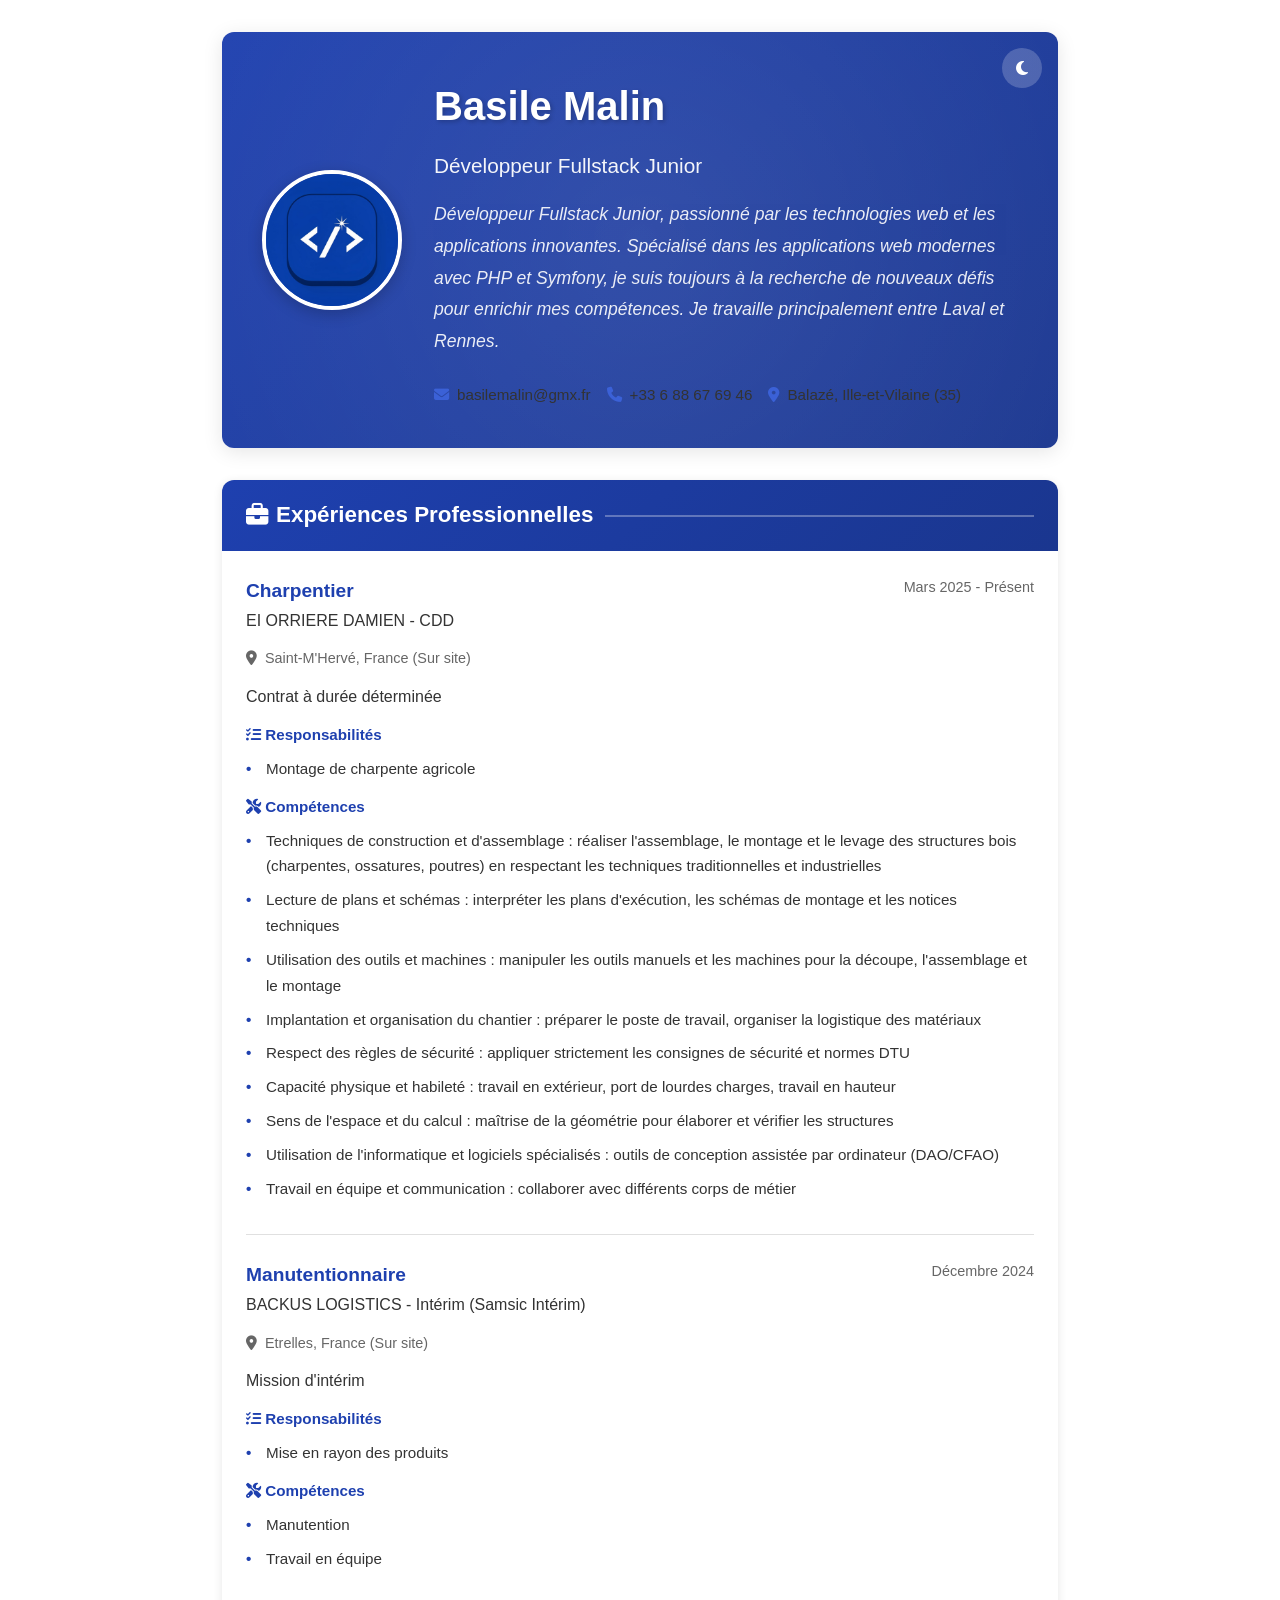
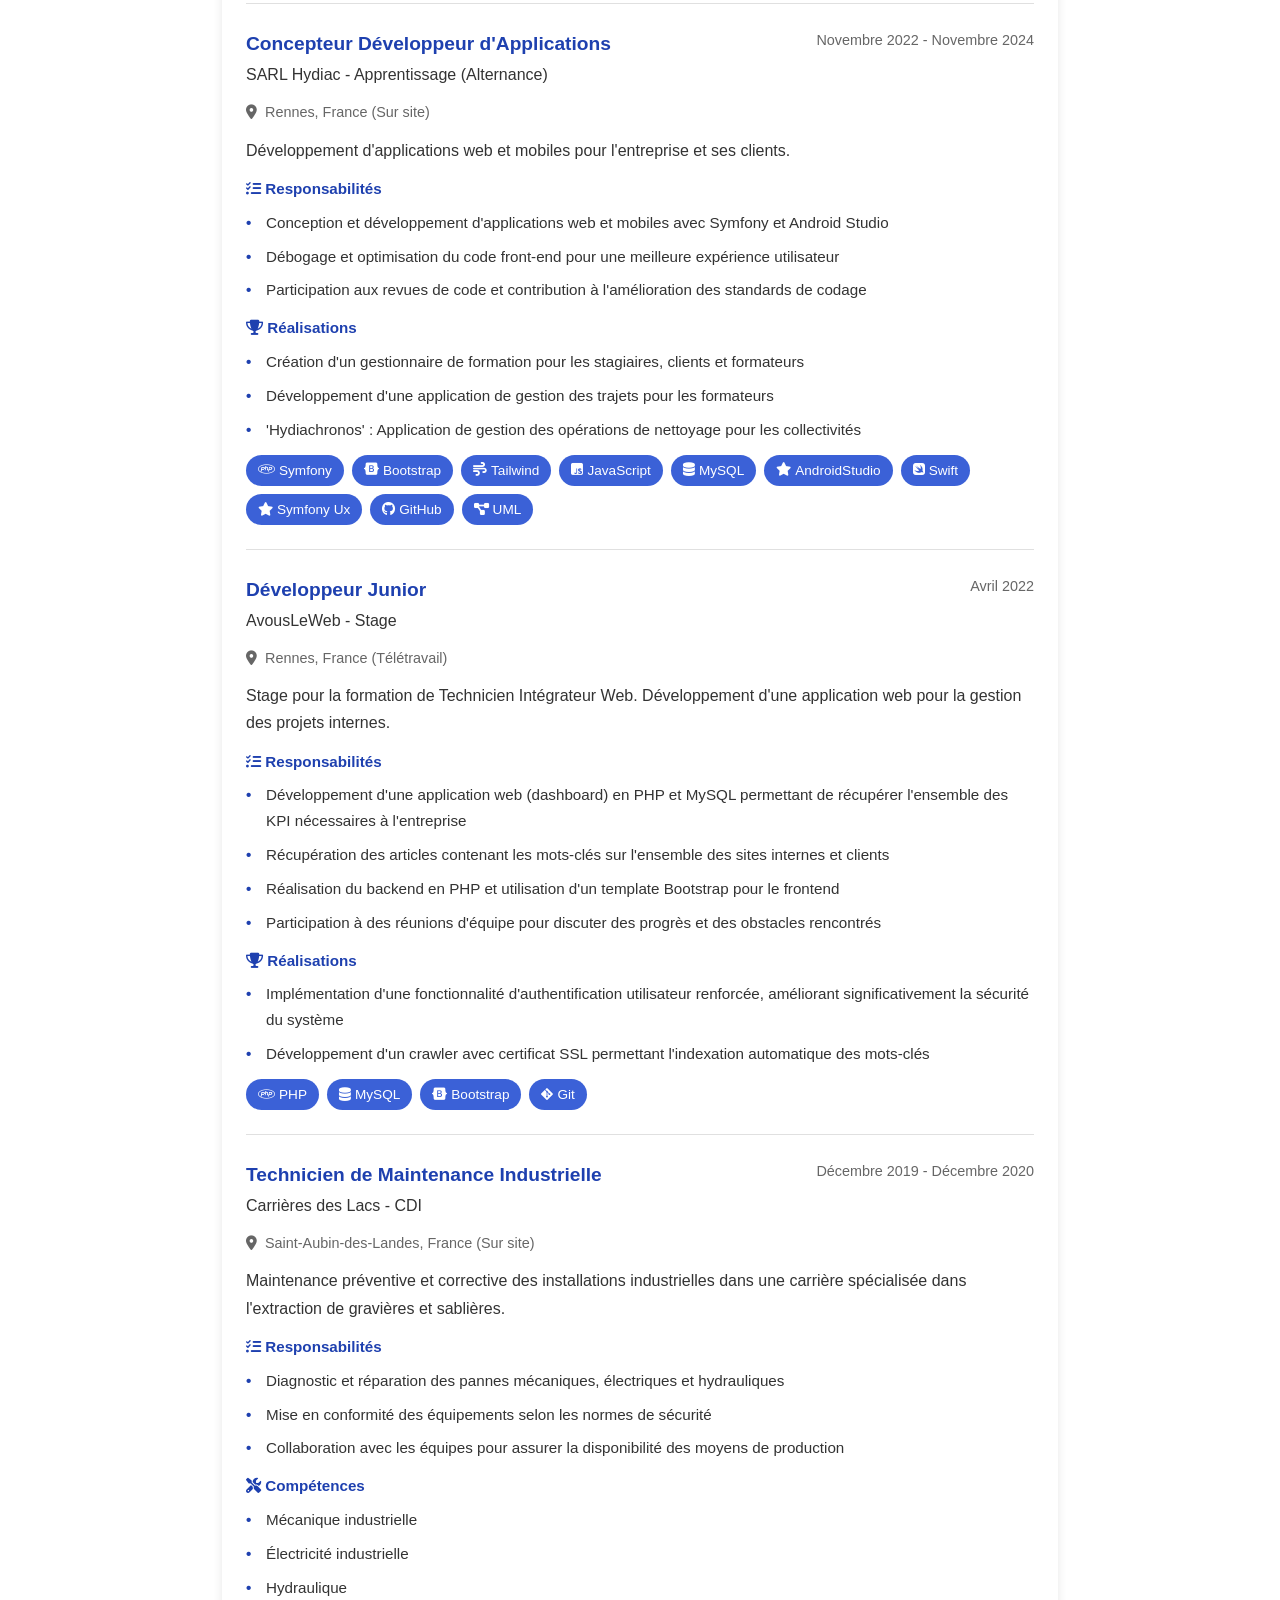
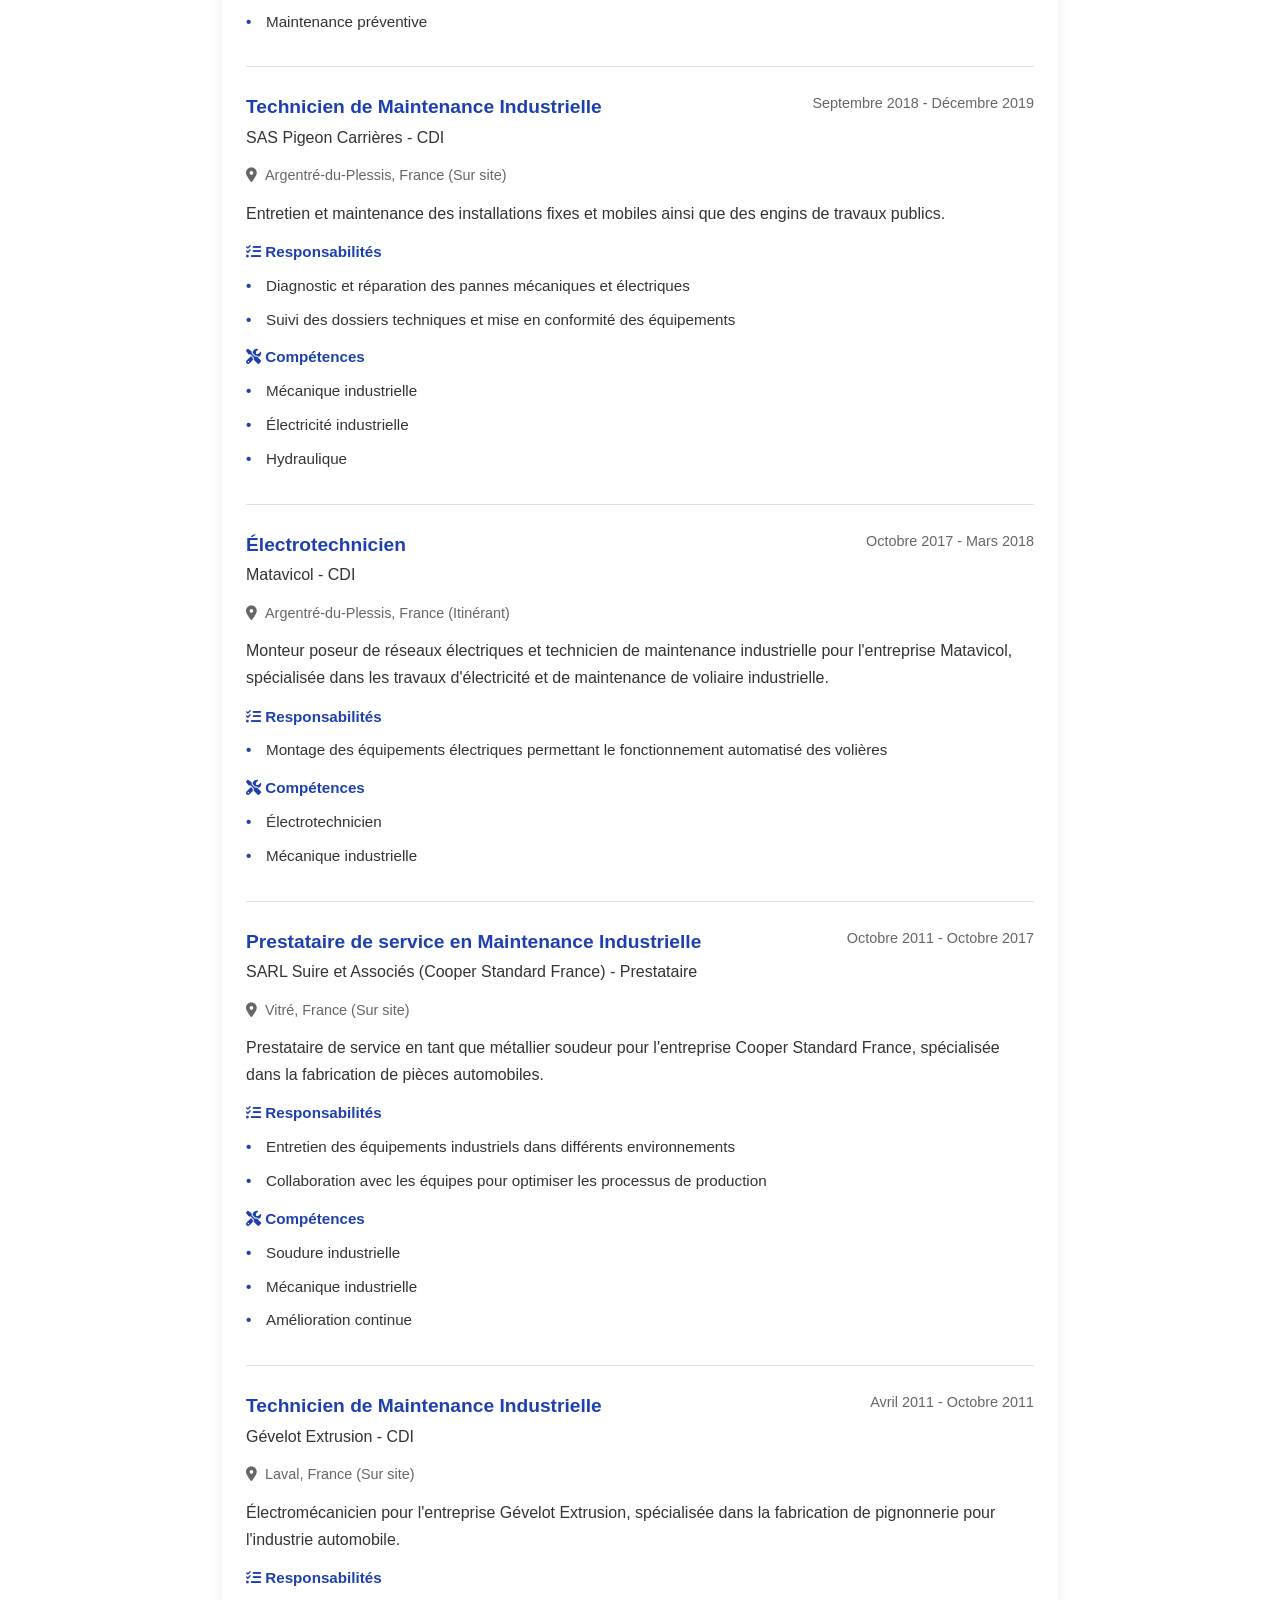
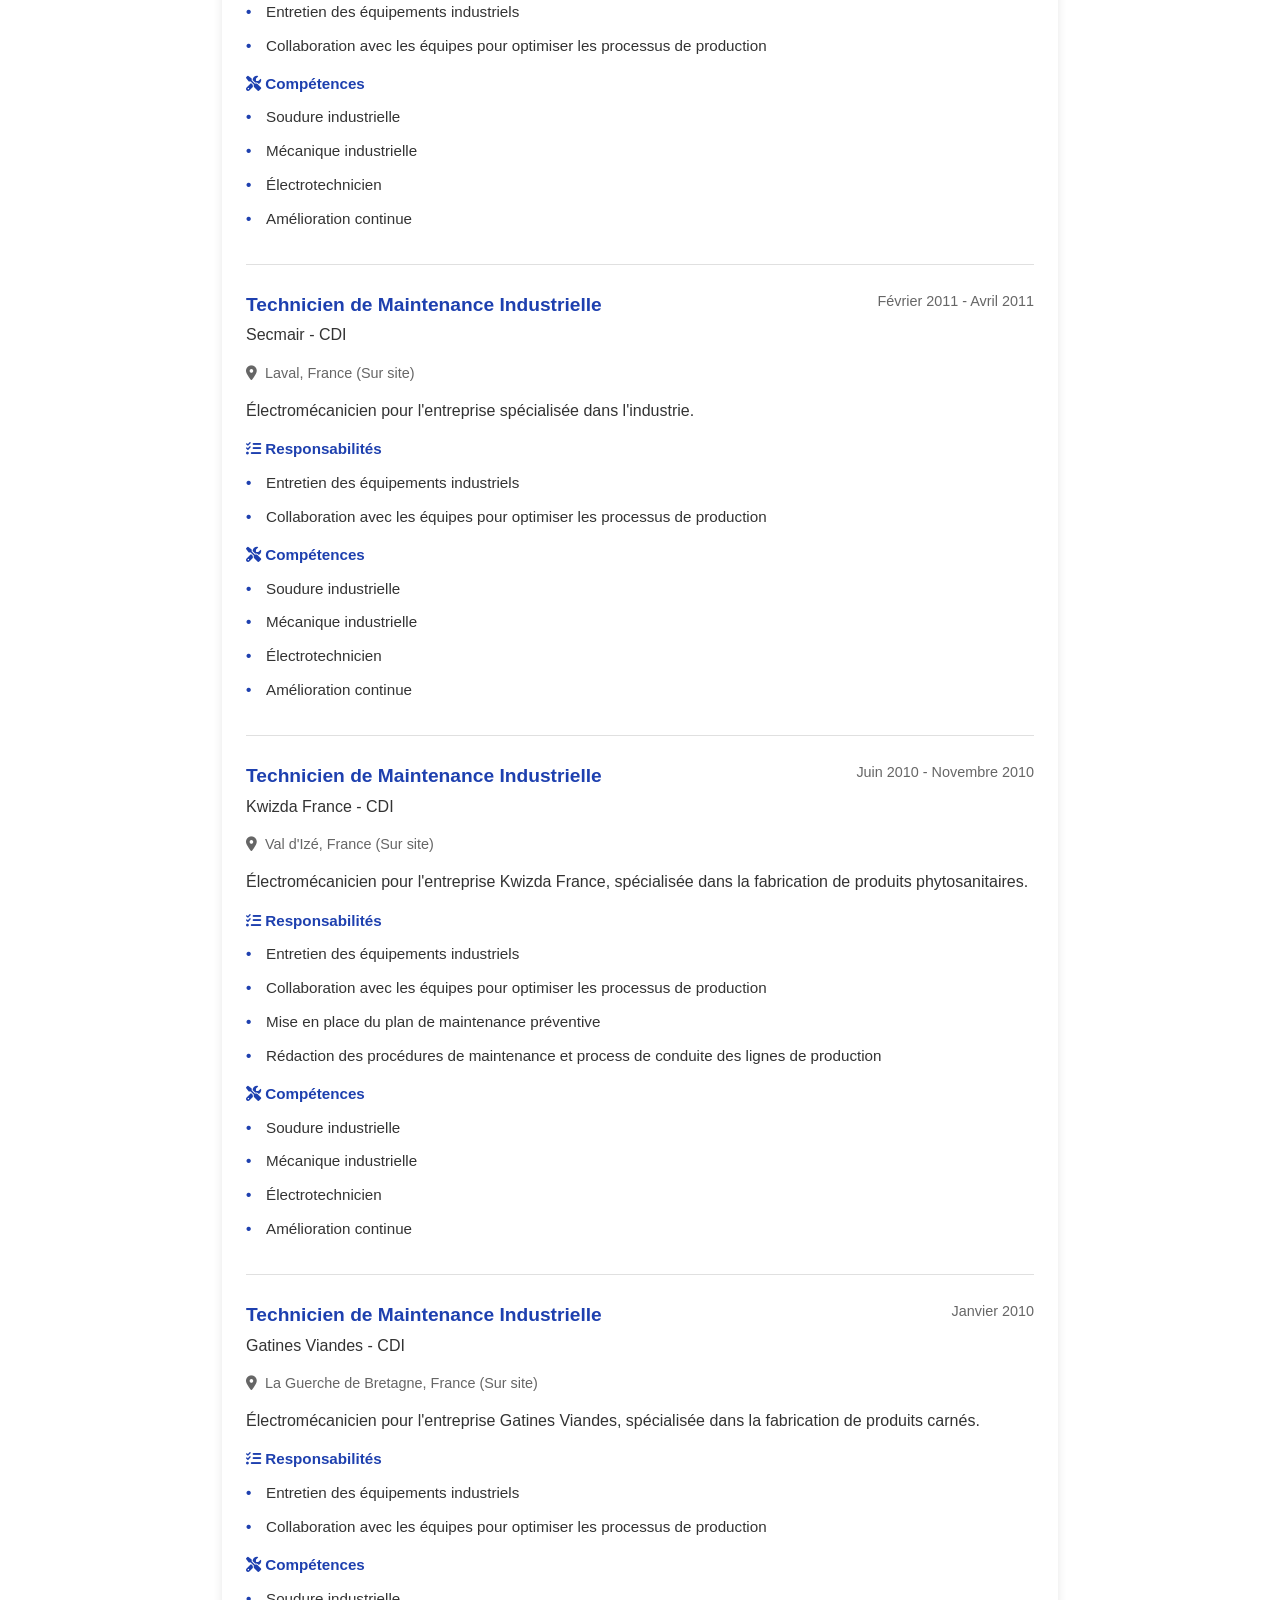
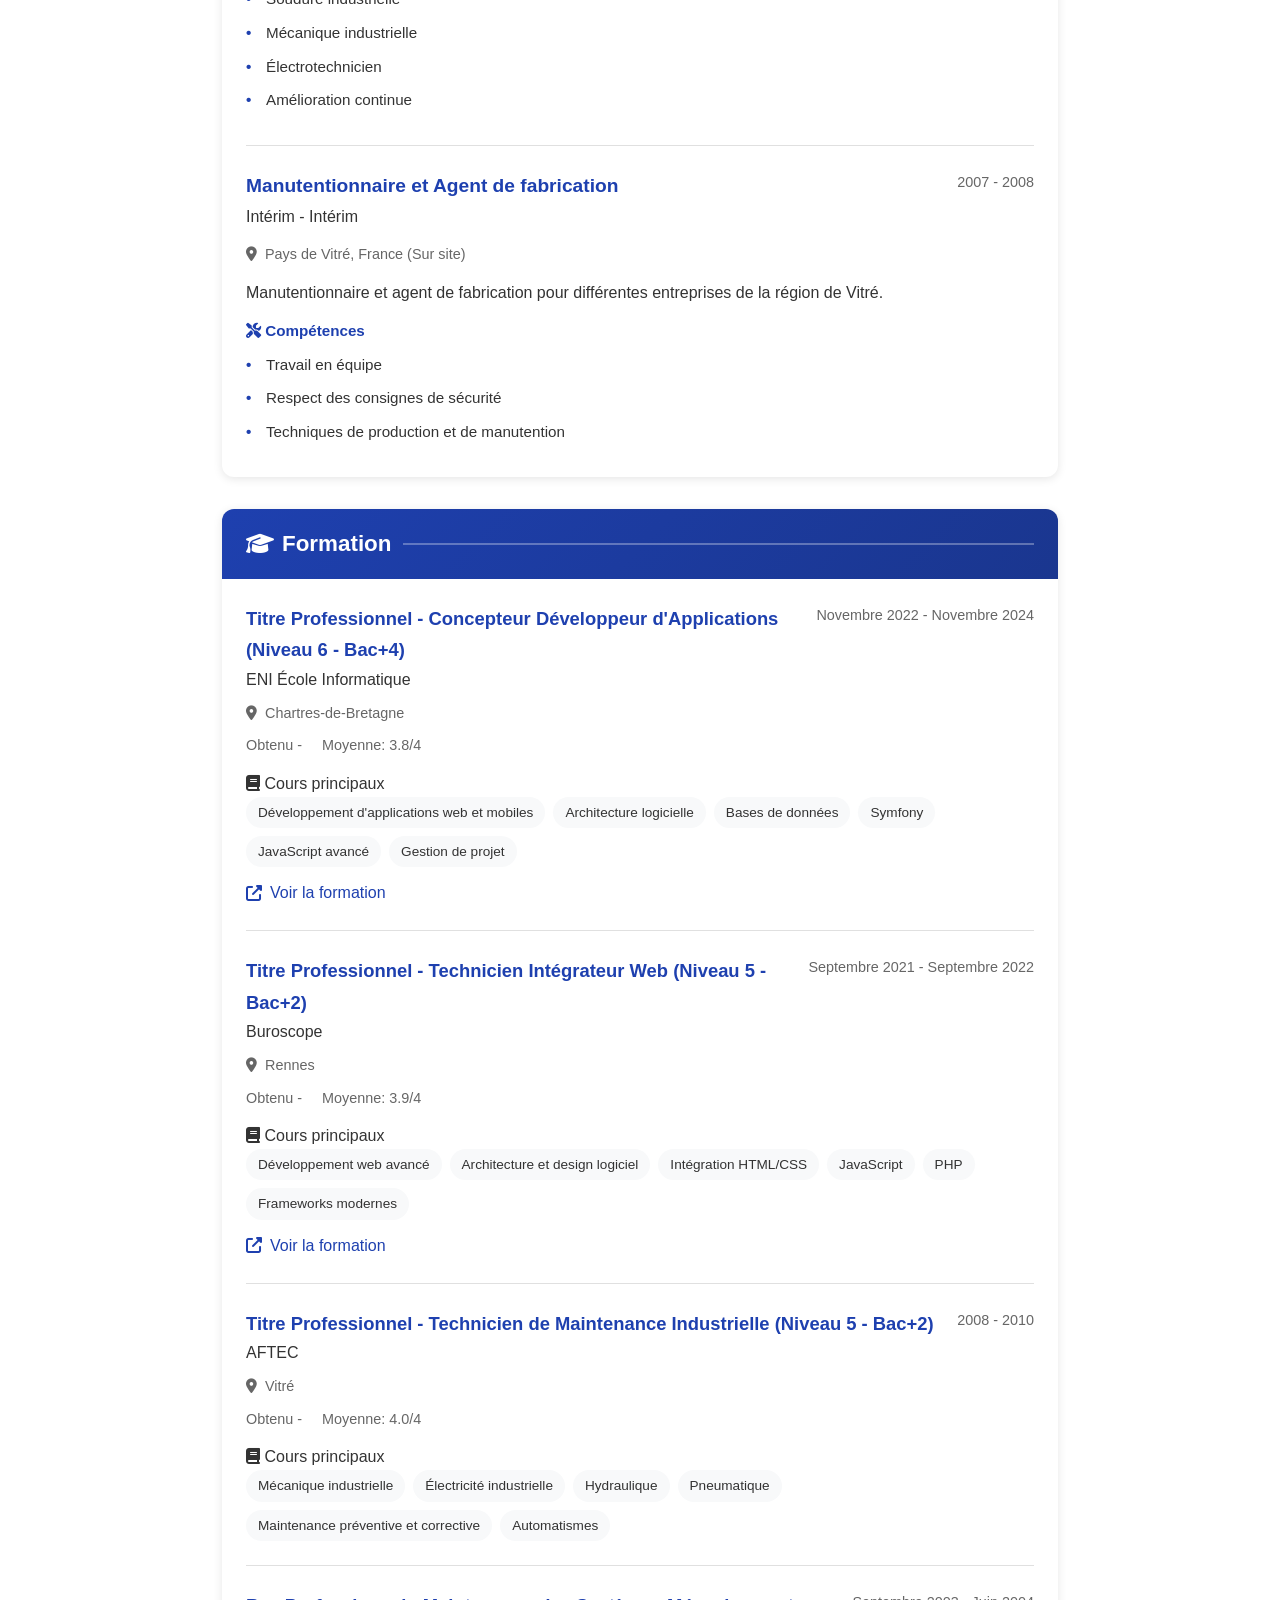
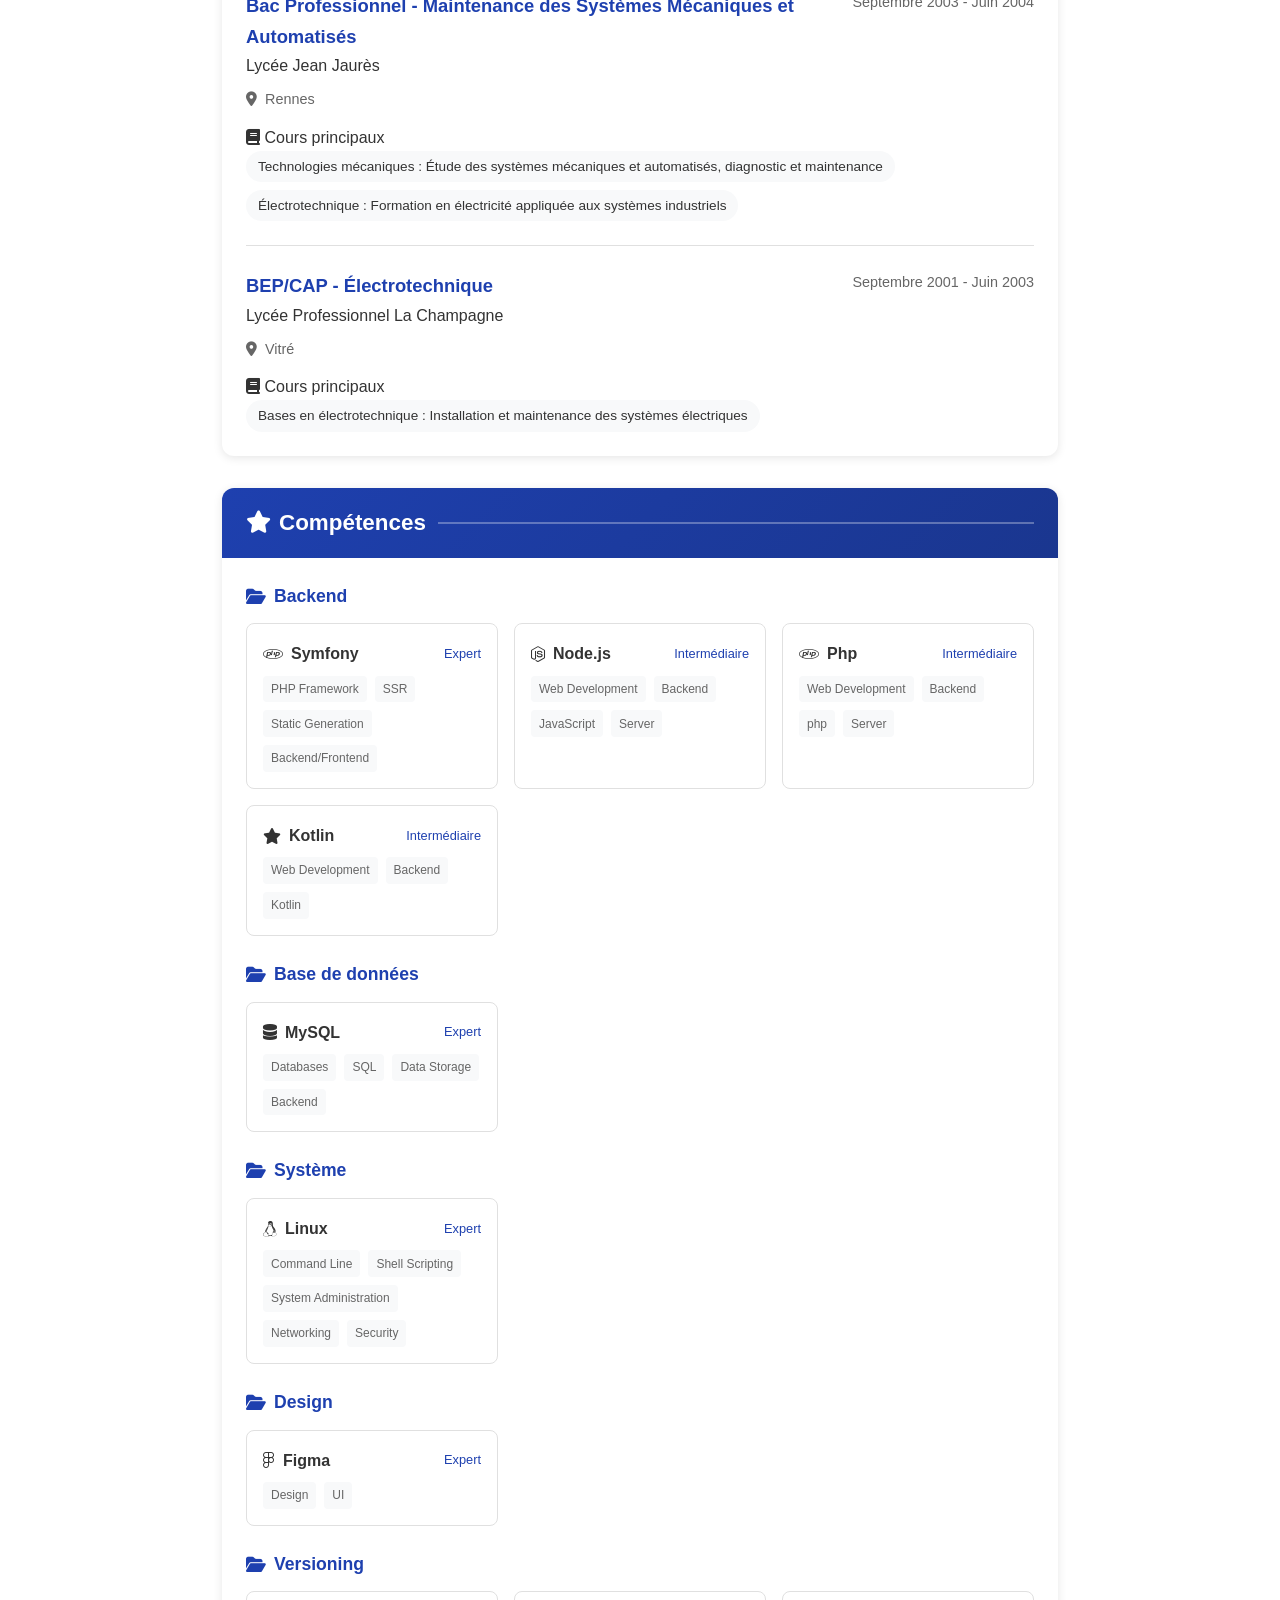
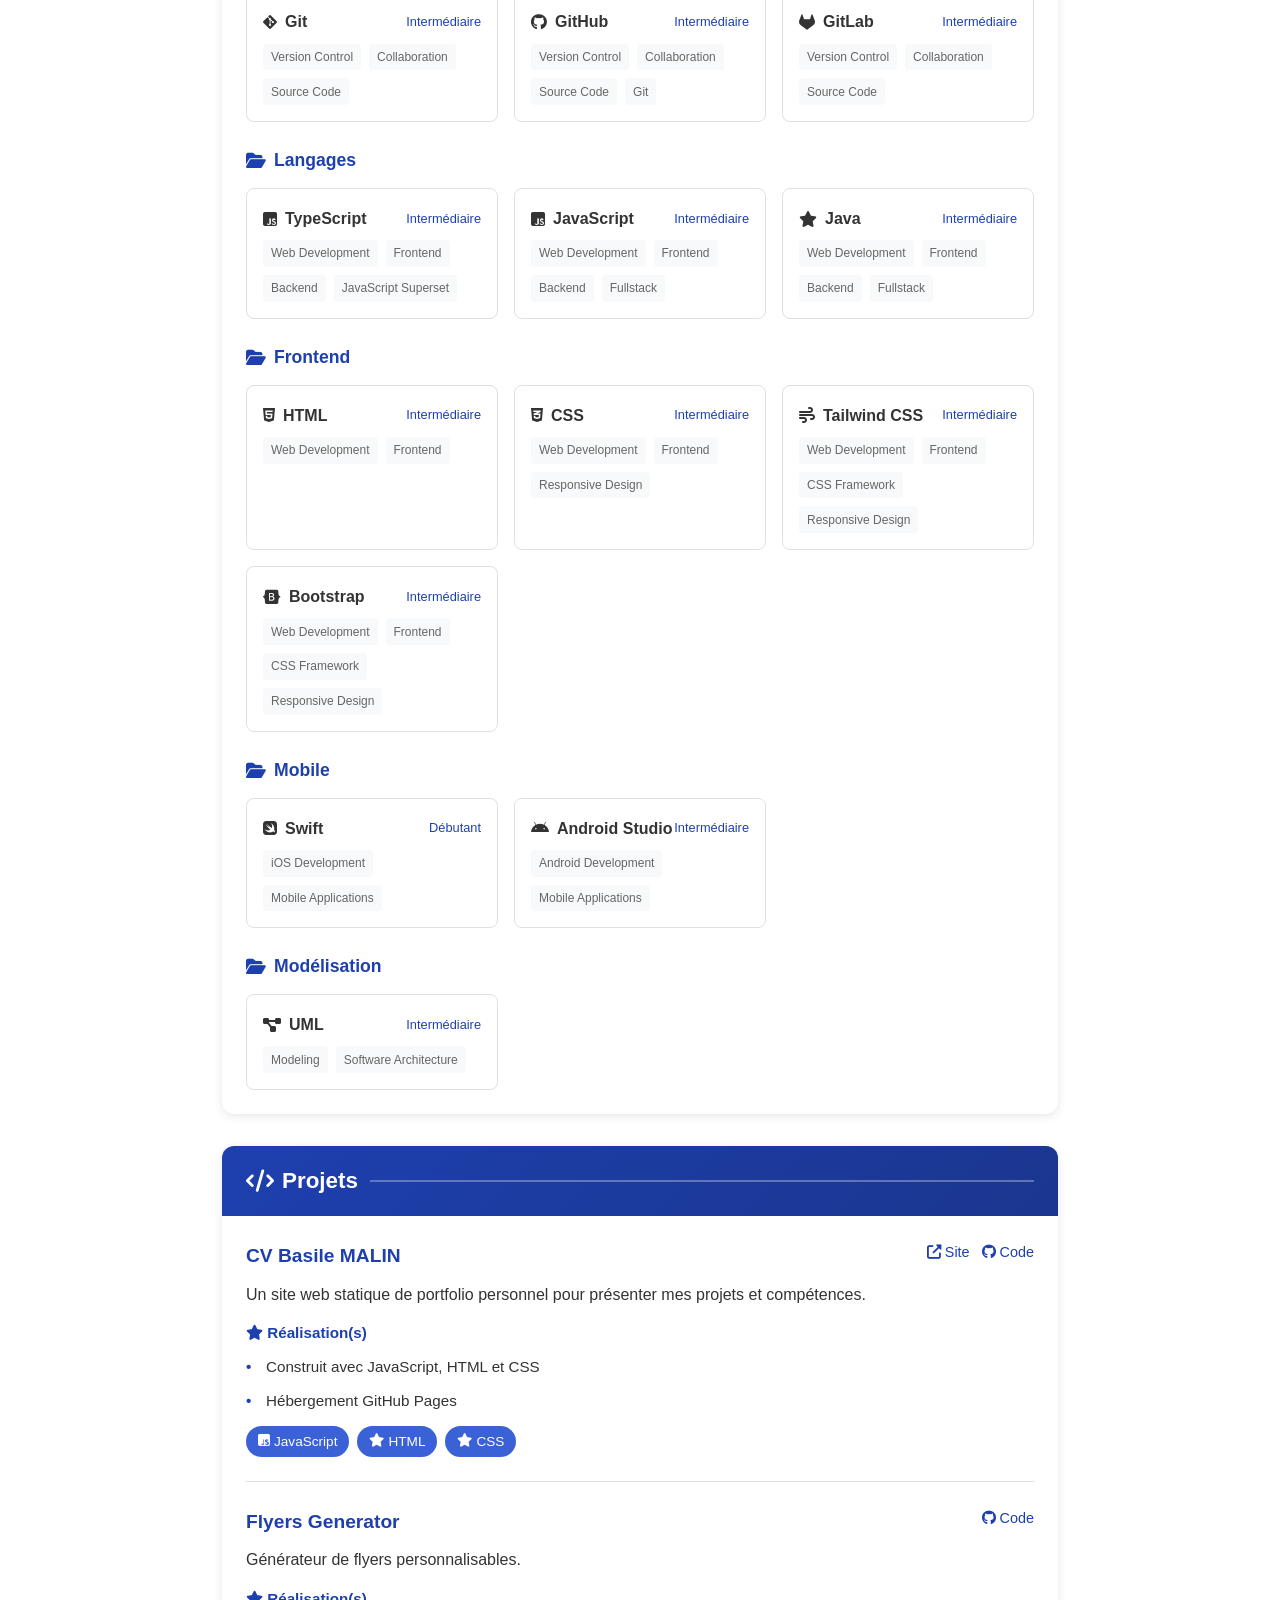
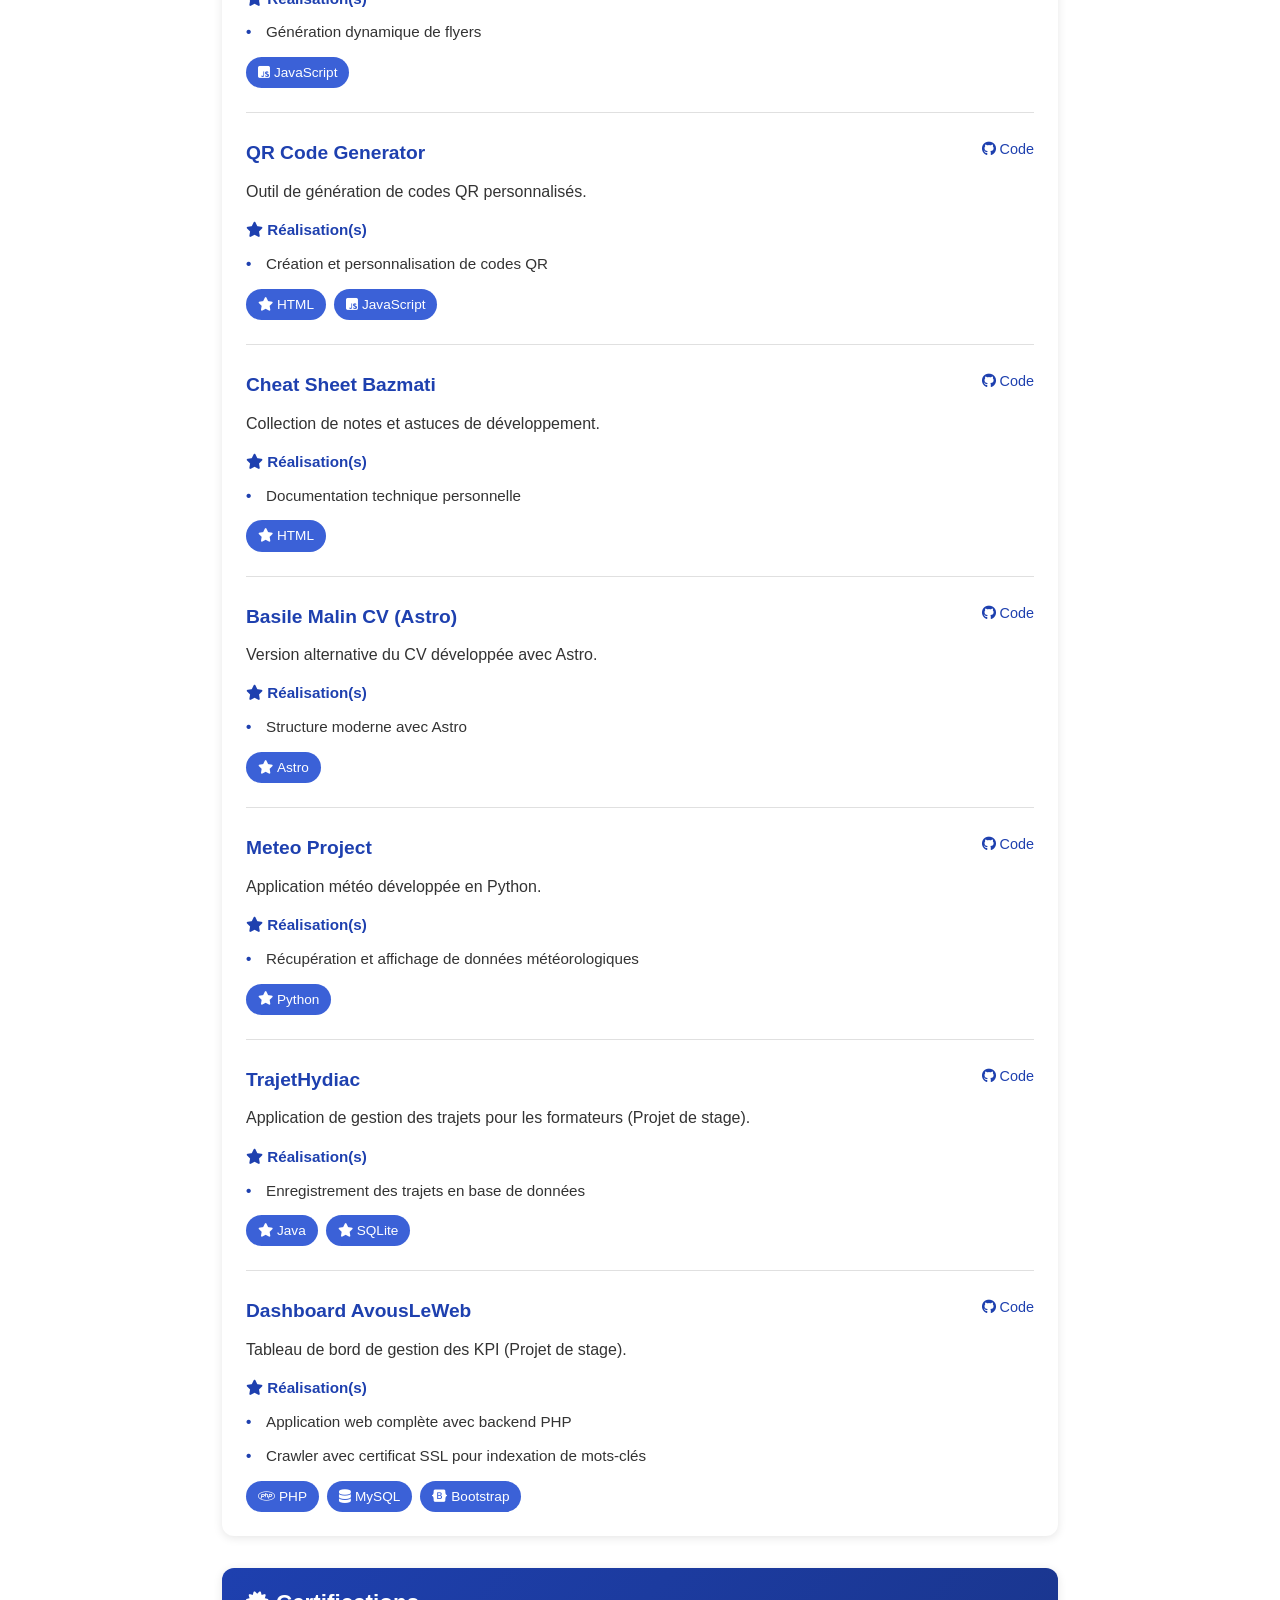
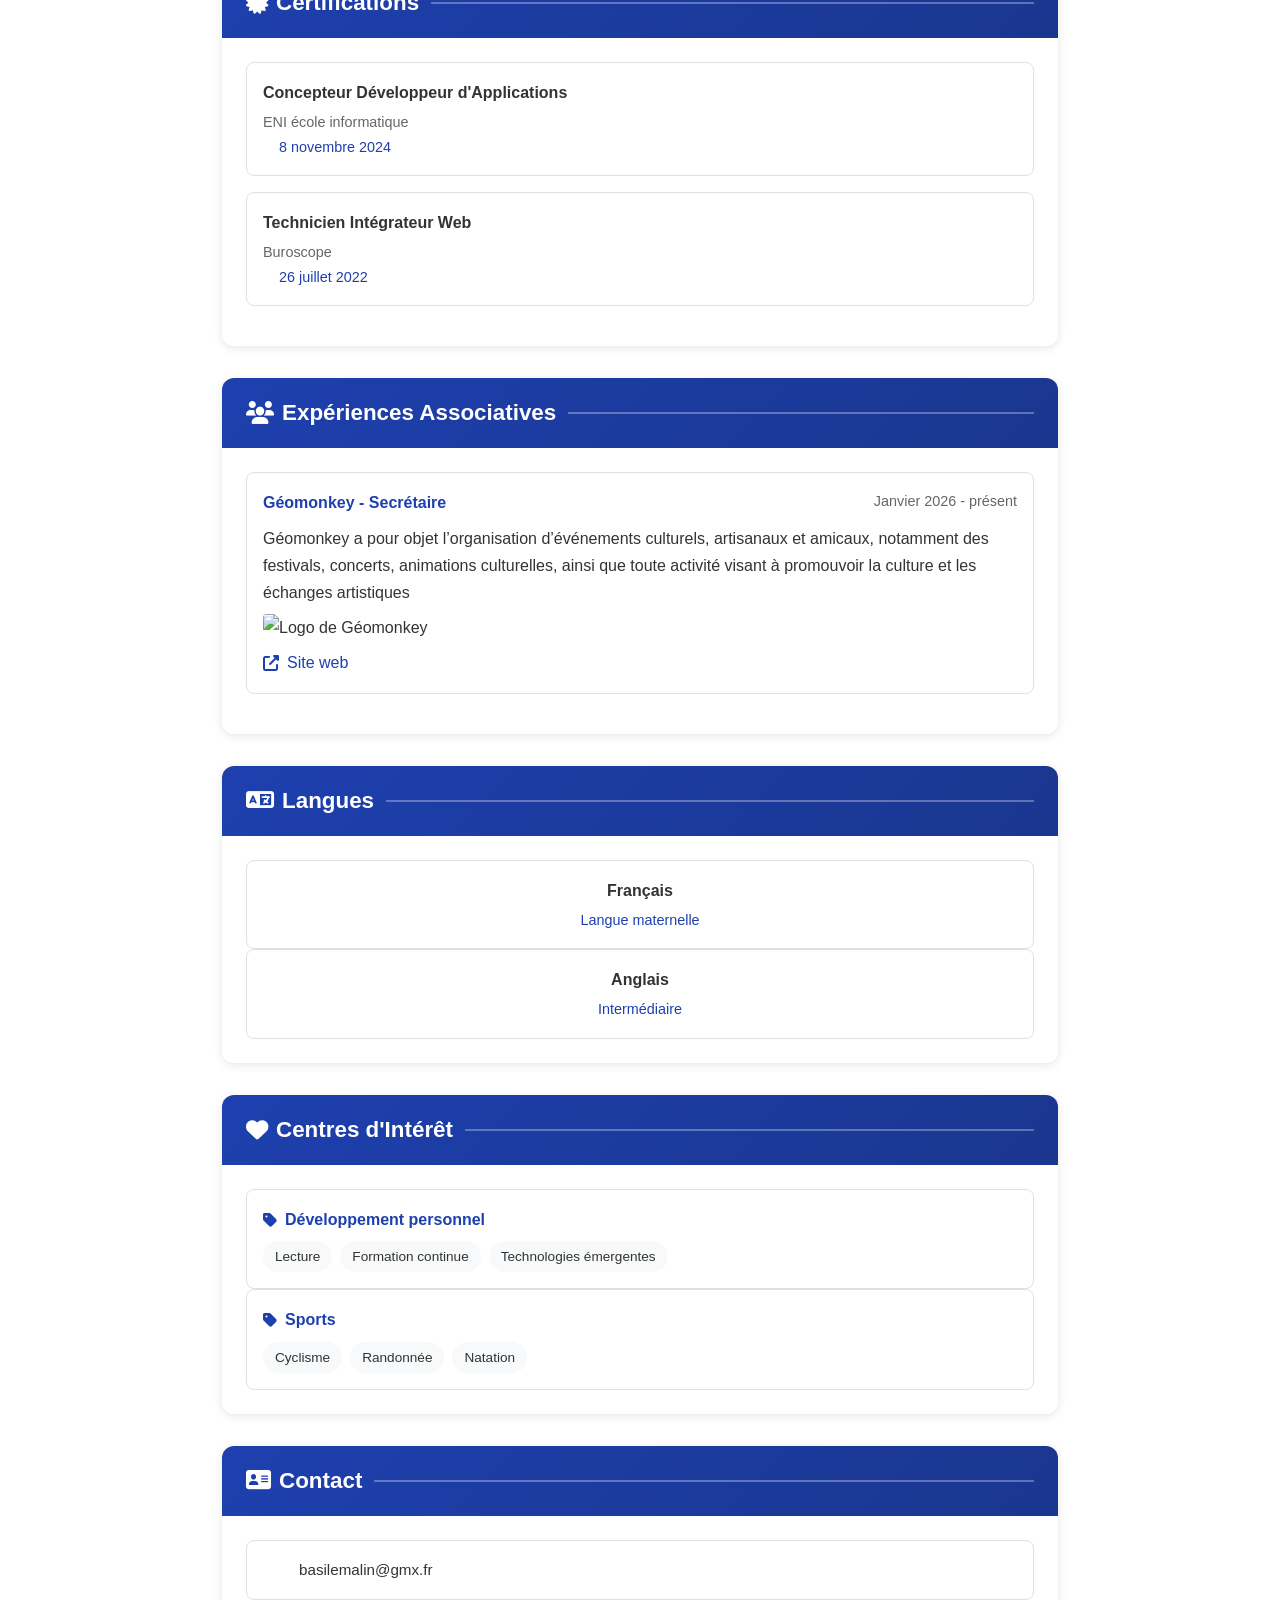
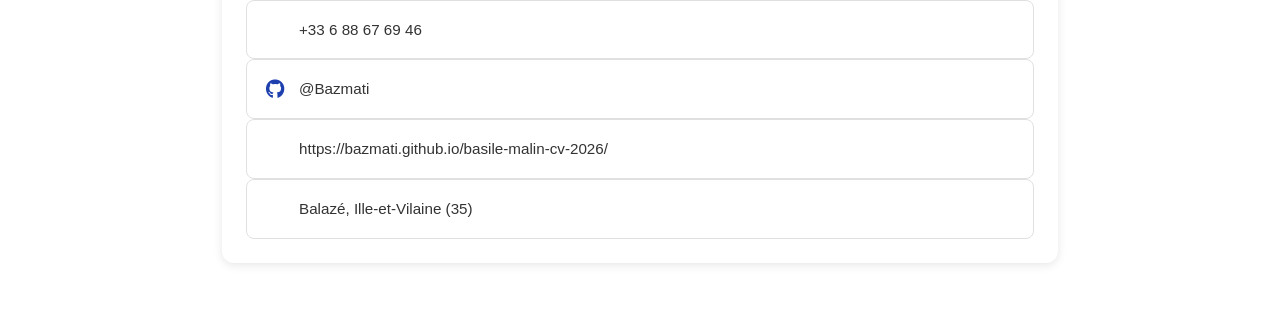
==== commit ed052297: "Update profile picture in index.html" ====
--- a/basile-cv/index.html
+++ b/basile-cv/index.html
@@ -18,7 +18,7 @@
       
       <div class="header-content">
         <div class="photo-container">
-          <img src="2026-04-19-175126.jpg" alt="Photo de Basile Malin" class="profile-pic">
+          <img src="logo_bazmati.jpg" alt="Logo de Basile Malin" class="profile-pic">
         </div>
         
         <div class="header-text">
